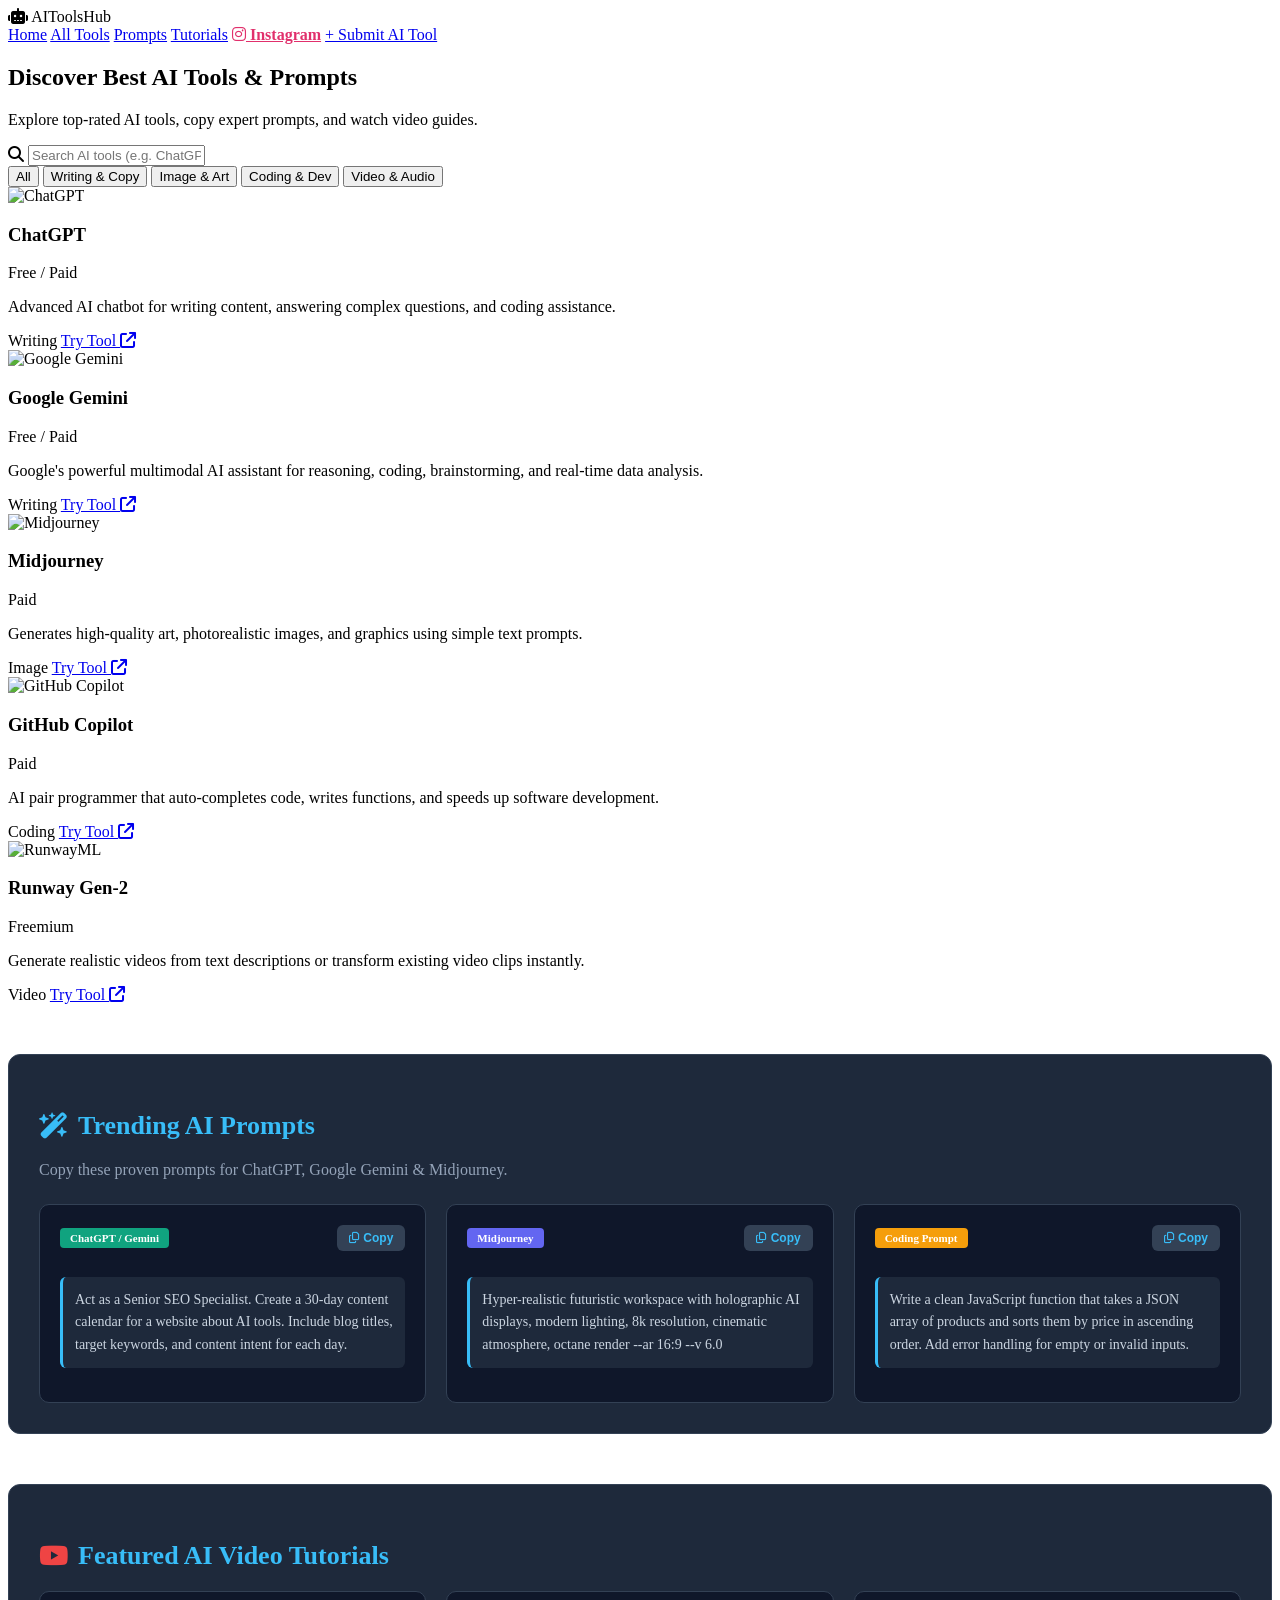
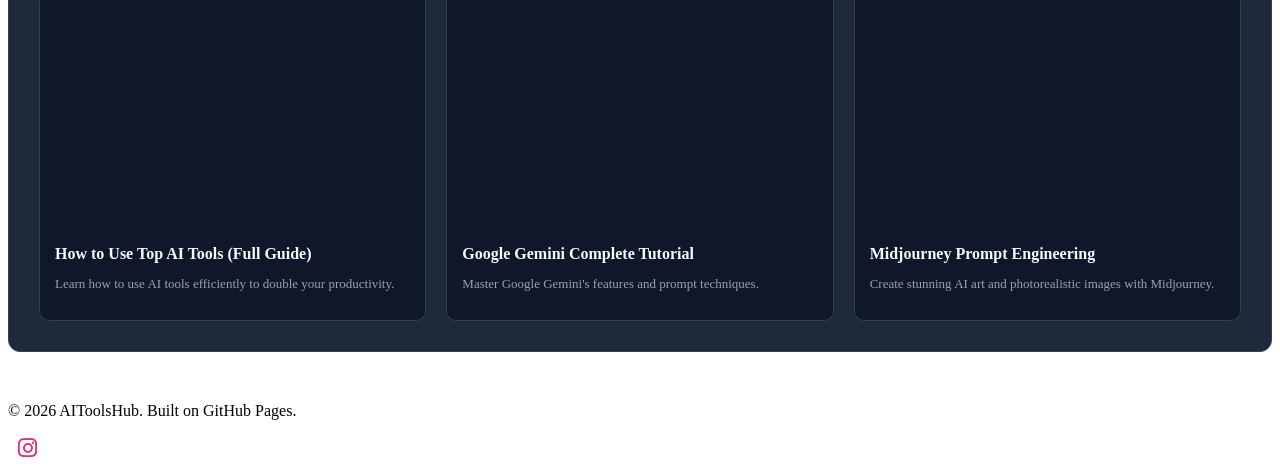
==== index.html @ 7a84b906 "Update index.html" ====
<!DOCTYPE html>
<html lang="pa">
<head>
    <meta charset="UTF-8">
    <meta name="viewport" content="width=device-width, initial-scale=1.0">
    <title>AIToolsHub - Top AI Tools, Prompts & Video Tutorials</title>
    <link rel="stylesheet" href="style.css">
    <link rel="stylesheet" href="https://cdnjs.cloudflare.com/ajax/libs/font-awesome/6.4.0/css/all.min.css">
    <style>
        /* Video Tutorials Section */
        .video-section {
            margin: 50px 0;
            padding: 30px;
            background: #1e293b;
            border-radius: 12px;
            border: 1px solid #334155;
        }

        .section-title {
            font-size: 26px;
            margin-bottom: 20px;
            color: #38bdf8;
            display: flex;
            align-items: center;
            gap: 10px;
        }

        .video-grid {
            display: grid;
            grid-template-columns: repeat(auto-fill, minmax(300px, 1fr));
            gap: 20px;
        }

        .video-card {
            background: #0f172a;
            border-radius: 10px;
            overflow: hidden;
            border: 1px solid #334155;
        }

        .video-container {
            position: relative;
            padding-bottom: 56.25%;
            height: 0;
            overflow: hidden;
        }

        .video-container iframe {
            position: absolute;
            top: 0;
            left: 0;
            width: 100%;
            height: 100%;
            border: 0;
        }

        .video-info {
            padding: 15px;
        }

        .video-info h4 {
            font-size: 16px;
            color: #f8fafc;
            margin-bottom: 8px;
        }

        .video-info p {
            font-size: 13px;
            color: #94a3b8;
        }

        /* AI Prompts Section Styling */
        .prompts-section {
            margin: 50px 0;
            padding: 30px;
            background: #1e293b;
            border-radius: 12px;
            border: 1px solid #334155;
        }

        .prompts-grid {
            display: grid;
            grid-template-columns: repeat(auto-fill, minmax(300px, 1fr));
            gap: 20px;
        }

        .prompt-card {
            background: #0f172a;
            border: 1px solid #334155;
            border-radius: 10px;
            padding: 20px;
            display: flex;
            flex-direction: column;
            justify-content: space-between;
        }

        .prompt-header {
            display: flex;
            justify-content: space-between;
            align-items: center;
            margin-bottom: 12px;
        }

        .prompt-badge {
            font-size: 11px;
            padding: 4px 10px;
            border-radius: 4px;
            font-weight: bold;
        }

        .chatgpt { background: #10a37f; color: #fff; }
        .midjourney { background: #6366f1; color: #fff; }
        .coding { background: #f59e0b; color: #fff; }

        .copy-btn {
            background: #334155;
            color: #38bdf8;
            border: none;
            padding: 6px 12px;
            border-radius: 6px;
            cursor: pointer;
            font-size: 12px;
            font-weight: bold;
            transition: 0.3s;
        }

        .copy-btn:hover {
            background: #38bdf8;
            color: #0f172a;
        }

        .prompt-text {
            color: #cbd5e1;
            font-size: 14px;
            line-height: 1.6;
            background: #1e293b;
            padding: 12px;
            border-radius: 6px;
            border-left: 3px solid #38bdf8;
        }

        /* Instagram & Social */
        .insta-btn {
            color: #e1306c !important;
            font-weight: bold;
        }
        
        .social-links {
            margin-top: 10px;
        }

        .social-links a {
            color: #e1306c;
            font-size: 22px;
            margin: 0 10px;
            transition: 0.3s;
        }

        .social-links a:hover {
            opacity: 0.8;
        }
    </style>
</head>
<body>

    <!-- Header Section -->
    <header>
        <div class="logo">
            <i class="fa-solid fa-robot"></i> <span>AIToolsHub</span>
        </div>
        <nav>
            <a href="index.html">Home</a>
            <a href="#tools">All Tools</a>
            <a href="#prompts">Prompts</a>
            <a href="#tutorials">Tutorials</a>
            <a href="https://instagram.com/YOUR_INSTAGRAM_USERNAME" target="_blank" class="insta-btn"><i class="fa-brands fa-instagram"></i> Instagram</a>
            <a href="submit.html" class="submit-btn">+ Submit AI Tool</a>
        </nav>
    </header>

    <!-- Hero Section -->
    <section class="hero">
        <h1>Discover Best <span class="highlight">AI Tools & Prompts</span></h1>
        <p>Explore top-rated AI tools, copy expert prompts, and watch video guides.</p>
        
        <!-- Search Bar -->
        <div class="search-box">
            <i class="fa-solid fa-magnifying-glass"></i>
            <input type="text" id="searchInput" placeholder="Search AI tools (e.g. ChatGPT, Gemini, Midjourney)..." onkeyup="filterTools()">
        </div>
    </section>

    <!-- Categories Filter -->
    <div class="categories">
        <button class="cat-btn active" onclick="filterCategory('all')">All</button>
        <button class="cat-btn" onclick="filterCategory('writing')">Writing & Copy</button>
        <button class="cat-btn" onclick="filterCategory('image')">Image & Art</button>
        <button class="cat-btn" onclick="filterCategory('coding')">Coding & Dev</button>
        <button class="cat-btn" onclick="filterCategory('video')">Video & Audio</button>
    </div>

    <!-- AI Tools Grid -->
    <main class="container" id="tools">
        <div class="tools-grid" id="toolsGrid">

            <!-- Tool 1: ChatGPT -->
            <div class="tool-card" data-category="writing">
                <div class="card-header">
                    <img src="https://cdn-icons-png.flaticon.com/512/12222/12222560.png" alt="ChatGPT">
                    <div>
                        <h3>ChatGPT</h3>
                        <span class="badge free">Free / Paid</span>
                    </div>
                </div>
                <p>Advanced AI chatbot for writing content, answering complex questions, and coding assistance.</p>
                <div class="card-footer">
                    <span class="category-tag">Writing</span>
                    <a href="https://chatgpt.com" target="_blank" rel="nofollow" class="visit-btn">Try Tool <i class="fa-solid fa-arrow-up-right-from-square"></i></a>
                </div>
            </div>

            <!-- Tool 2: Google Gemini -->
            <div class="tool-card" data-category="writing">
                <div class="card-header">
                    <img src="https://cdn-icons-png.flaticon.com/512/6134/6134346.png" alt="Google Gemini">
                    <div>
                        <h3>Google Gemini</h3>
                        <span class="badge free">Free / Paid</span>
                    </div>
                </div>
                <p>Google's powerful multimodal AI assistant for reasoning, coding, brainstorming, and real-time data analysis.</p>
                <div class="card-footer">
                    <span class="category-tag">Writing</span>
                    <a href="https://gemini.google.com" target="_blank" rel="nofollow" class="visit-btn">Try Tool <i class="fa-solid fa-arrow-up-right-from-square"></i></a>
                </div>
            </div>

            <!-- Tool 3: Midjourney -->
            <div class="tool-card" data-category="image">
                <div class="card-header">
                    <img src="https://cdn-icons-png.flaticon.com/512/10095/10095393.png" alt="Midjourney">
                    <div>
                        <h3>Midjourney</h3>
                        <span class="badge paid">Paid</span>
                    </div>
                </div>
                <p>Generates high-quality art, photorealistic images, and graphics using simple text prompts.</p>
                <div class="card-footer">
                    <span class="category-tag">Image</span>
                    <a href="https://midjourney.com" target="_blank" rel="nofollow" class="visit-btn">Try Tool <i class="fa-solid fa-arrow-up-right-from-square"></i></a>
                </div>
            </div>

            <!-- Tool 4: GitHub Copilot -->
            <div class="tool-card" data-category="coding">
                <div class="card-header">
                    <img src="https://cdn-icons-png.flaticon.com/512/2504/2504903.png" alt="GitHub Copilot">
                    <div>
                        <h3>GitHub Copilot</h3>
                        <span class="badge paid">Paid</span>
                    </div>
                </div>
                <p>AI pair programmer that auto-completes code, writes functions, and speeds up software development.</p>
                <div class="card-footer">
                    <span class="category-tag">Coding</span>
                    <a href="https://github.com/features/copilot" target="_blank" rel="nofollow" class="visit-btn">Try Tool <i class="fa-solid fa-arrow-up-right-from-square"></i></a>
                </div>
            </div>

            <!-- Tool 5: Runway Gen-2 -->
            <div class="tool-card" data-category="video">
                <div class="card-header">
                    <img src="https://cdn-icons-png.flaticon.com/512/1179/1179069.png" alt="RunwayML">
                    <div>
                        <h3>Runway Gen-2</h3>
                        <span class="badge freemium">Freemium</span>
                    </div>
                </div>
                <p>Generate realistic videos from text descriptions or transform existing video clips instantly.</p>
                <div class="card-footer">
                    <span class="category-tag">Video</span>
                    <a href="https://runwayml.com" target="_blank" rel="nofollow" class="visit-btn">Try Tool <i class="fa-solid fa-arrow-up-right-from-square"></i></a>
                </div>
            </div>

        </div>

        <!-- AI Prompts Section -->
        <section class="prompts-section" id="prompts">
            <h3 class="section-title"><i class="fa-solid fa-wand-magic-sparkles" style="color: #38bdf8;"></i> Trending AI Prompts</h3>
            <p style="color: #94a3b8; margin-bottom: 25px;">Copy these proven prompts for ChatGPT, Google Gemini & Midjourney.</p>

            <div class="prompts-grid">

                <!-- Prompt Card 1 -->
                <div class="prompt-card">
                    <div class="prompt-header">
                        <span class="prompt-badge chatgpt">ChatGPT / Gemini</span>
                        <button class="copy-btn" onclick="copyPrompt('prompt1', this)"><i class="fa-regular fa-copy"></i> Copy</button>
                    </div>
                    <p class="prompt-text" id="prompt1">Act as a Senior SEO Specialist. Create a 30-day content calendar for a website about AI tools. Include blog titles, target keywords, and content intent for each day.</p>
                </div>

                <!-- Prompt Card 2 -->
                <div class="prompt-card">
                    <div class="prompt-header">
                        <span class="prompt-badge midjourney">Midjourney</span>
                        <button class="copy-btn" onclick="copyPrompt('prompt2', this)"><i class="fa-regular fa-copy"></i> Copy</button>
                    </div>
                    <p class="prompt-text" id="prompt2">Hyper-realistic futuristic workspace with holographic AI displays, modern lighting, 8k resolution, cinematic atmosphere, octane render --ar 16:9 --v 6.0</p>
                </div>

                <!-- Prompt Card 3 -->
                <div class="prompt-card">
                    <div class="prompt-header">
                        <span class="prompt-badge coding">Coding Prompt</span>
                        <button class="copy-btn" onclick="copyPrompt('prompt3', this)"><i class="fa-regular fa-copy"></i> Copy</button>
                    </div>
                    <p class="prompt-text" id="prompt3">Write a clean JavaScript function that takes a JSON array of products and sorts them by price in ascending order. Add error handling for empty or invalid inputs.</p>
                </div>

            </div>
        </section>

        <!-- YouTube Video Tutorials Section -->
        <section class="video-section" id="tutorials">
            <h3 class="section-title"><i class="fa-brands fa-youtube" style="color: #ef4444;"></i> Featured AI Video Tutorials</h3>
            <div class="video-grid">

                <div class="video-card">
                    <div class="video-container">
                        <iframe src="https://www.youtube.com/embed/jC4v5AS4RIM" title="AI Tools Tutorial" allowfullscreen></iframe>
                    </div>
                    <div class="video-info">
                        <h4>How to Use Top AI Tools (Full Guide)</h4>
                        <p>Learn how to use AI tools efficiently to double your productivity.</p>
                    </div>
                </div>

                <div class="video-card">
                    <div class="video-container">
                        <iframe src="https://www.youtube.com/embed/2m9O-xO8H5M" title="Google Gemini Tutorial" allowfullscreen></iframe>
                    </div>
                    <div class="video-info">
                        <h4>Google Gemini Complete Tutorial</h4>
                        <p>Master Google Gemini's features and prompt techniques.</p>
                    </div>
                </div>

                <div class="video-card">
                    <div class="video-container">
                        <iframe src="https://www.youtube.com/embed/yT18zZ88_20" title="Midjourney AI Art Guide" allowfullscreen></iframe>
                    </div>
                    <div class="video-info">
                        <h4>Midjourney Prompt Engineering</h4>
                        <p>Create stunning AI art and photorealistic images with Midjourney.</p>
                    </div>
                </div>

            </div>
        </section>

    </main>

    <!-- Footer -->
    <footer>
        <p>© 2026 AIToolsHub. Built on GitHub Pages.</p>
        <div class="social-links">
            <a href="https://instagram.com/YOUR_INSTAGRAM_USERNAME" target="_blank"><i class="fa-brands fa-instagram"></i></a>
        </div>
    </footer>

    <!-- JavaScript for Live Search, Filter & Copy Prompt -->
    <script>
        function filterTools() {
            let input = document.getElementById('searchInput').value.toLowerCase();
            let cards = document.getElementsByClassName('tool-card');

            for (let i = 0; i < cards.length; i++) {
                let title = cards[i].getElementsByTagName('h3')[0].innerText.toLowerCase();
                let desc = cards[i].getElementsByTagName('p')[0].innerText.toLowerCase();

                if (title.includes(input) || desc.includes(input)) {
                    cards[i].style.display = "flex";
                } else {
                    cards[i].style.display = "none";
                }
            }
        }

        function filterCategory(category) {
            let cards = document.getElementsByClassName('tool-card');
            let buttons = document.getElementsByClassName('cat-btn');

            for (let btn of buttons) {
                btn.classList.remove('active');
            }
            event.target.classList.add('active');

            for (let i = 0; i < cards.length; i++) {
                if (category === 'all' || cards[i].getAttribute('data-category') === category) {
                    cards[i].style.display = "flex";
                } else {
                    cards[i].style.display = "none";
                }
            }
        }

        function copyPrompt(elementId, btn) {
            let textToCopy = document.getElementById(elementId).innerText;
            navigator.clipboard.writeText(textToCopy).then(() => {
                let originalText = btn.innerHTML;
                btn.innerHTML = '<i class="fa-solid fa-check"></i> Copied!';
                btn.style.background = '#22c55e';
                btn.style.color = '#ffffff';

                setTimeout(() => {
                    btn.innerHTML = originalText;
                    btn.style.background = '#334155';
                    btn.style.color = '#38bdf8';
                }, 2000);
            });
        }
    </script>
</body>
</html>
---- style.css ----
/* AI Prompts Section Styling */
.prompts-section {
    margin: 50px 0;
    padding: 30px;
    background: #1e293b;
    border-radius: 12px;
    border: 1px solid #334155;
}

.prompts-grid {
    display: grid;
    grid-template-columns: repeat(auto-fill, minmax(300px, 1fr));
    gap: 20px;
}

.prompt-card {
    background: #0f172a;
    border: 1px solid #334155;
    border-radius: 10px;
    padding: 20px;
    display: flex;
    flex-direction: column;
    justify-content: space-between;
}

.prompt-header {
    display: flex;
    justify-content: space-between;
    align-items: center;
    margin-bottom: 12px;
}

.prompt-badge {
    font-size: 11px;
    padding: 4px 10px;
    border-radius: 4px;
    font-weight: bold;
}

.chatgpt { background: #10a37f; color: #fff; }
.midjourney { background: #6366f1; color: #fff; }
.coding { background: #f59e0b; color: #fff; }

.copy-btn {
    background: #334155;
    color: #38bdf8;
    border: none;
    padding: 6px 12px;
    border-radius: 6px;
    cursor: pointer;
    font-size: 12px;
    font-weight: bold;
    transition: 0.3s;
}

.copy-btn:hover {
    background: #38bdf8;
    color: #0f172a;
}

.prompt-text {
    color: #cbd5e1;
    font-size: 14px;
    line-height: 1.6;
    background: #1e293b;
    padding: 12px;
    border-radius: 6px;
    border-left: 3px solid #38bdf8;
}
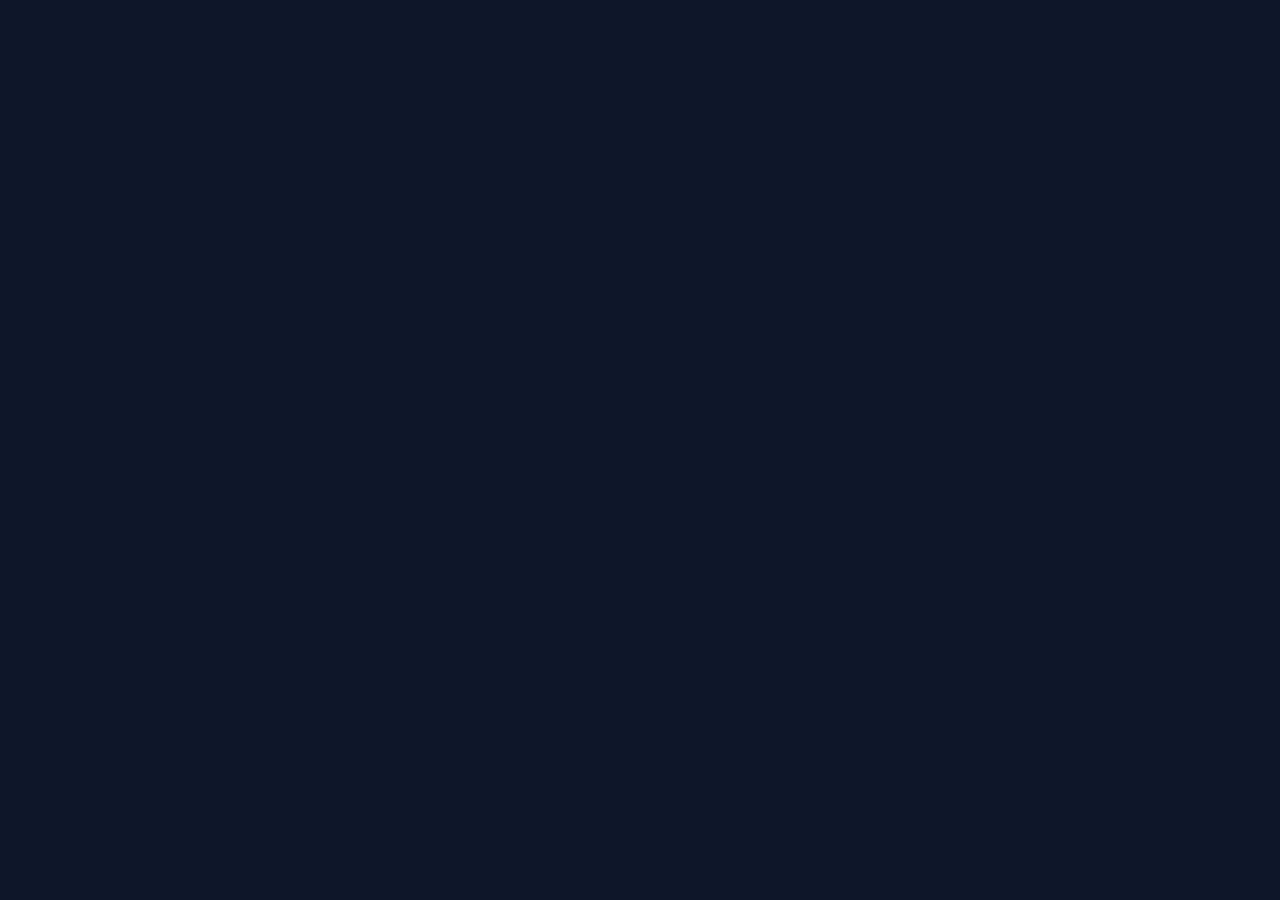
==== commit 8b611b4a: "Update index.html" ====
--- a/index.html
+++ b/index.html
@@ -4,423 +4,63 @@
     <meta charset="UTF-8">
     <meta name="viewport" content="width=device-width, initial-scale=1.0">
     <title>AIToolsHub - Top AI Tools, Prompts & Video Tutorials</title>
-    <link rel="stylesheet" href="style.css">
+    <!-- FontAwesome Icons -->
     <link rel="stylesheet" href="https://cdnjs.cloudflare.com/ajax/libs/font-awesome/6.4.0/css/all.min.css">
+    
+    <!-- Complete Dark Theme Styling Embedded Directly -->
     <style>
-        /* Video Tutorials Section */
-        .video-section {
-            margin: 50px 0;
-            padding: 30px;
-            background: #1e293b;
-            border-radius: 12px;
-            border: 1px solid #334155;
+        * {
+            margin: 0;
+            padding: 0;
+            box-sizing: border-box;
+            font-family: 'Segoe UI', Tahoma, Geneva, Verdana, sans-serif;
         }
 
-        .section-title {
-            font-size: 26px;
-            margin-bottom: 20px;
+        body {
+            background-color: #0f172a;
+            color: #f8fafc;
+        }
+
+        /* Header Navigation */
+        header {
+            display: flex;
+            justify-content: space-between;
+            align-items: center;
+            padding: 20px 8%;
+            background-color: #1e293b;
+            border-bottom: 1px solid #334155;
+        }
+
+        .logo {
+            font-size: 22px;
+            font-weight: bold;
             color: #38bdf8;
             display: flex;
             align-items: center;
             gap: 10px;
         }
 
-        .video-grid {
-            display: grid;
-            grid-template-columns: repeat(auto-fill, minmax(300px, 1fr));
+        nav {
+            display: flex;
+            align-items: center;
             gap: 20px;
         }
 
-        .video-card {
-            background: #0f172a;
-            border-radius: 10px;
-            overflow: hidden;
-            border: 1px solid #334155;
-        }
-
-        .video-container {
-            position: relative;
-            padding-bottom: 56.25%;
-            height: 0;
-            overflow: hidden;
-        }
-
-        .video-container iframe {
-            position: absolute;
-            top: 0;
-            left: 0;
-            width: 100%;
-            height: 100%;
-            border: 0;
-        }
-
-        .video-info {
-            padding: 15px;
-        }
-
-        .video-info h4 {
-            font-size: 16px;
-            color: #f8fafc;
-            margin-bottom: 8px;
-        }
-
-        .video-info p {
-            font-size: 13px;
+        nav a {
             color: #94a3b8;
-        }
-
-        /* AI Prompts Section Styling */
-        .prompts-section {
-            margin: 50px 0;
-            padding: 30px;
-            background: #1e293b;
-            border-radius: 12px;
-            border: 1px solid #334155;
-        }
-
-        .prompts-grid {
-            display: grid;
-            grid-template-columns: repeat(auto-fill, minmax(300px, 1fr));
-            gap: 20px;
-        }
-
-        .prompt-card {
-            background: #0f172a;
-            border: 1px solid #334155;
-            border-radius: 10px;
-            padding: 20px;
-            display: flex;
-            flex-direction: column;
-            justify-content: space-between;
-        }
-
-        .prompt-header {
-            display: flex;
-            justify-content: space-between;
-            align-items: center;
-            margin-bottom: 12px;
-        }
-
-        .prompt-badge {
-            font-size: 11px;
-            padding: 4px 10px;
-            border-radius: 4px;
-            font-weight: bold;
-        }
-
-        .chatgpt { background: #10a37f; color: #fff; }
-        .midjourney { background: #6366f1; color: #fff; }
-        .coding { background: #f59e0b; color: #fff; }
-
-        .copy-btn {
-            background: #334155;
-            color: #38bdf8;
-            border: none;
-            padding: 6px 12px;
-            border-radius: 6px;
-            cursor: pointer;
-            font-size: 12px;
-            font-weight: bold;
+            text-decoration: none;
+            font-size: 15px;
             transition: 0.3s;
         }
 
-        .copy-btn:hover {
-            background: #38bdf8;
-            color: #0f172a;
+        nav a:hover {
+            color: #ffffff;
         }
 
-        .prompt-text {
-            color: #cbd5e1;
-            font-size: 14px;
-            line-height: 1.6;
-            background: #1e293b;
-            padding: 12px;
+        .submit-btn {
+            background: #6366f1;
+            color: #fff !important;
+            padding: 8px 16px;
             border-radius: 6px;
-            border-left: 3px solid #38bdf8;
+            font-weight: 600;
         }
-
-        /* Instagram & Social */
-        .insta-btn {
-            color: #e1306c !important;
-            font-weight: bold;
-        }
-        
-        .social-links {
-            margin-top: 10px;
-        }
-
-        .social-links a {
-            color: #e1306c;
-            font-size: 22px;
-            margin: 0 10px;
-            transition: 0.3s;
-        }
-
-        .social-links a:hover {
-            opacity: 0.8;
-        }
-    </style>
-</head>
-<body>
-
-    <!-- Header Section -->
-    <header>
-        <div class="logo">
-            <i class="fa-solid fa-robot"></i> <span>AIToolsHub</span>
-        </div>
-        <nav>
-            <a href="index.html">Home</a>
-            <a href="#tools">All Tools</a>
-            <a href="#prompts">Prompts</a>
-            <a href="#tutorials">Tutorials</a>
-            <a href="https://instagram.com/YOUR_INSTAGRAM_USERNAME" target="_blank" class="insta-btn"><i class="fa-brands fa-instagram"></i> Instagram</a>
-            <a href="submit.html" class="submit-btn">+ Submit AI Tool</a>
-        </nav>
-    </header>
-
-    <!-- Hero Section -->
-    <section class="hero">
-        <h1>Discover Best <span class="highlight">AI Tools & Prompts</span></h1>
-        <p>Explore top-rated AI tools, copy expert prompts, and watch video guides.</p>
-        
-        <!-- Search Bar -->
-        <div class="search-box">
-            <i class="fa-solid fa-magnifying-glass"></i>
-            <input type="text" id="searchInput" placeholder="Search AI tools (e.g. ChatGPT, Gemini, Midjourney)..." onkeyup="filterTools()">
-        </div>
-    </section>
-
-    <!-- Categories Filter -->
-    <div class="categories">
-        <button class="cat-btn active" onclick="filterCategory('all')">All</button>
-        <button class="cat-btn" onclick="filterCategory('writing')">Writing & Copy</button>
-        <button class="cat-btn" onclick="filterCategory('image')">Image & Art</button>
-        <button class="cat-btn" onclick="filterCategory('coding')">Coding & Dev</button>
-        <button class="cat-btn" onclick="filterCategory('video')">Video & Audio</button>
-    </div>
-
-    <!-- AI Tools Grid -->
-    <main class="container" id="tools">
-        <div class="tools-grid" id="toolsGrid">
-
-            <!-- Tool 1: ChatGPT -->
-            <div class="tool-card" data-category="writing">
-                <div class="card-header">
-                    <img src="https://cdn-icons-png.flaticon.com/512/12222/12222560.png" alt="ChatGPT">
-                    <div>
-                        <h3>ChatGPT</h3>
-                        <span class="badge free">Free / Paid</span>
-                    </div>
-                </div>
-                <p>Advanced AI chatbot for writing content, answering complex questions, and coding assistance.</p>
-                <div class="card-footer">
-                    <span class="category-tag">Writing</span>
-                    <a href="https://chatgpt.com" target="_blank" rel="nofollow" class="visit-btn">Try Tool <i class="fa-solid fa-arrow-up-right-from-square"></i></a>
-                </div>
-            </div>
-
-            <!-- Tool 2: Google Gemini -->
-            <div class="tool-card" data-category="writing">
-                <div class="card-header">
-                    <img src="https://cdn-icons-png.flaticon.com/512/6134/6134346.png" alt="Google Gemini">
-                    <div>
-                        <h3>Google Gemini</h3>
-                        <span class="badge free">Free / Paid</span>
-                    </div>
-                </div>
-                <p>Google's powerful multimodal AI assistant for reasoning, coding, brainstorming, and real-time data analysis.</p>
-                <div class="card-footer">
-                    <span class="category-tag">Writing</span>
-                    <a href="https://gemini.google.com" target="_blank" rel="nofollow" class="visit-btn">Try Tool <i class="fa-solid fa-arrow-up-right-from-square"></i></a>
-                </div>
-            </div>
-
-            <!-- Tool 3: Midjourney -->
-            <div class="tool-card" data-category="image">
-                <div class="card-header">
-                    <img src="https://cdn-icons-png.flaticon.com/512/10095/10095393.png" alt="Midjourney">
-                    <div>
-                        <h3>Midjourney</h3>
-                        <span class="badge paid">Paid</span>
-                    </div>
-                </div>
-                <p>Generates high-quality art, photorealistic images, and graphics using simple text prompts.</p>
-                <div class="card-footer">
-                    <span class="category-tag">Image</span>
-                    <a href="https://midjourney.com" target="_blank" rel="nofollow" class="visit-btn">Try Tool <i class="fa-solid fa-arrow-up-right-from-square"></i></a>
-                </div>
-            </div>
-
-            <!-- Tool 4: GitHub Copilot -->
-            <div class="tool-card" data-category="coding">
-                <div class="card-header">
-                    <img src="https://cdn-icons-png.flaticon.com/512/2504/2504903.png" alt="GitHub Copilot">
-                    <div>
-                        <h3>GitHub Copilot</h3>
-                        <span class="badge paid">Paid</span>
-                    </div>
-                </div>
-                <p>AI pair programmer that auto-completes code, writes functions, and speeds up software development.</p>
-                <div class="card-footer">
-                    <span class="category-tag">Coding</span>
-                    <a href="https://github.com/features/copilot" target="_blank" rel="nofollow" class="visit-btn">Try Tool <i class="fa-solid fa-arrow-up-right-from-square"></i></a>
-                </div>
-            </div>
-
-            <!-- Tool 5: Runway Gen-2 -->
-            <div class="tool-card" data-category="video">
-                <div class="card-header">
-                    <img src="https://cdn-icons-png.flaticon.com/512/1179/1179069.png" alt="RunwayML">
-                    <div>
-                        <h3>Runway Gen-2</h3>
-                        <span class="badge freemium">Freemium</span>
-                    </div>
-                </div>
-                <p>Generate realistic videos from text descriptions or transform existing video clips instantly.</p>
-                <div class="card-footer">
-                    <span class="category-tag">Video</span>
-                    <a href="https://runwayml.com" target="_blank" rel="nofollow" class="visit-btn">Try Tool <i class="fa-solid fa-arrow-up-right-from-square"></i></a>
-                </div>
-            </div>
-
-        </div>
-
-        <!-- AI Prompts Section -->
-        <section class="prompts-section" id="prompts">
-            <h3 class="section-title"><i class="fa-solid fa-wand-magic-sparkles" style="color: #38bdf8;"></i> Trending AI Prompts</h3>
-            <p style="color: #94a3b8; margin-bottom: 25px;">Copy these proven prompts for ChatGPT, Google Gemini & Midjourney.</p>
-
-            <div class="prompts-grid">
-
-                <!-- Prompt Card 1 -->
-                <div class="prompt-card">
-                    <div class="prompt-header">
-                        <span class="prompt-badge chatgpt">ChatGPT / Gemini</span>
-                        <button class="copy-btn" onclick="copyPrompt('prompt1', this)"><i class="fa-regular fa-copy"></i> Copy</button>
-                    </div>
-                    <p class="prompt-text" id="prompt1">Act as a Senior SEO Specialist. Create a 30-day content calendar for a website about AI tools. Include blog titles, target keywords, and content intent for each day.</p>
-                </div>
-
-                <!-- Prompt Card 2 -->
-                <div class="prompt-card">
-                    <div class="prompt-header">
-                        <span class="prompt-badge midjourney">Midjourney</span>
-                        <button class="copy-btn" onclick="copyPrompt('prompt2', this)"><i class="fa-regular fa-copy"></i> Copy</button>
-                    </div>
-                    <p class="prompt-text" id="prompt2">Hyper-realistic futuristic workspace with holographic AI displays, modern lighting, 8k resolution, cinematic atmosphere, octane render --ar 16:9 --v 6.0</p>
-                </div>
-
-                <!-- Prompt Card 3 -->
-                <div class="prompt-card">
-                    <div class="prompt-header">
-                        <span class="prompt-badge coding">Coding Prompt</span>
-                        <button class="copy-btn" onclick="copyPrompt('prompt3', this)"><i class="fa-regular fa-copy"></i> Copy</button>
-                    </div>
-                    <p class="prompt-text" id="prompt3">Write a clean JavaScript function that takes a JSON array of products and sorts them by price in ascending order. Add error handling for empty or invalid inputs.</p>
-                </div>
-
-            </div>
-        </section>
-
-        <!-- YouTube Video Tutorials Section -->
-        <section class="video-section" id="tutorials">
-            <h3 class="section-title"><i class="fa-brands fa-youtube" style="color: #ef4444;"></i> Featured AI Video Tutorials</h3>
-            <div class="video-grid">
-
-                <div class="video-card">
-                    <div class="video-container">
-                        <iframe src="https://www.youtube.com/embed/jC4v5AS4RIM" title="AI Tools Tutorial" allowfullscreen></iframe>
-                    </div>
-                    <div class="video-info">
-                        <h4>How to Use Top AI Tools (Full Guide)</h4>
-                        <p>Learn how to use AI tools efficiently to double your productivity.</p>
-                    </div>
-                </div>
-
-                <div class="video-card">
-                    <div class="video-container">
-                        <iframe src="https://www.youtube.com/embed/2m9O-xO8H5M" title="Google Gemini Tutorial" allowfullscreen></iframe>
-                    </div>
-                    <div class="video-info">
-                        <h4>Google Gemini Complete Tutorial</h4>
-                        <p>Master Google Gemini's features and prompt techniques.</p>
-                    </div>
-                </div>
-
-                <div class="video-card">
-                    <div class="video-container">
-                        <iframe src="https://www.youtube.com/embed/yT18zZ88_20" title="Midjourney AI Art Guide" allowfullscreen></iframe>
-                    </div>
-                    <div class="video-info">
-                        <h4>Midjourney Prompt Engineering</h4>
-                        <p>Create stunning AI art and photorealistic images with Midjourney.</p>
-                    </div>
-                </div>
-
-            </div>
-        </section>
-
-    </main>
-
-    <!-- Footer -->
-    <footer>
-        <p>© 2026 AIToolsHub. Built on GitHub Pages.</p>
-        <div class="social-links">
-            <a href="https://instagram.com/YOUR_INSTAGRAM_USERNAME" target="_blank"><i class="fa-brands fa-instagram"></i></a>
-        </div>
-    </footer>
-
-    <!-- JavaScript for Live Search, Filter & Copy Prompt -->
-    <script>
-        function filterTools() {
-            let input = document.getElementById('searchInput').value.toLowerCase();
-            let cards = document.getElementsByClassName('tool-card');
-
-            for (let i = 0; i < cards.length; i++) {
-                let title = cards[i].getElementsByTagName('h3')[0].innerText.toLowerCase();
-                let desc = cards[i].getElementsByTagName('p')[0].innerText.toLowerCase();
-
-                if (title.includes(input) || desc.includes(input)) {
-                    cards[i].style.display = "flex";
-                } else {
-                    cards[i].style.display = "none";
-                }
-            }
-        }
-
-        function filterCategory(category) {
-            let cards = document.getElementsByClassName('tool-card');
-            let buttons = document.getElementsByClassName('cat-btn');
-
-            for (let btn of buttons) {
-                btn.classList.remove('active');
-            }
-            event.target.classList.add('active');
-
-            for (let i = 0; i < cards.length; i++) {
-                if (category === 'all' || cards[i].getAttribute('data-category') === category) {
-                    cards[i].style.display = "flex";
-                } else {
-                    cards[i].style.display = "none";
-                }
-            }
-        }
-
-        function copyPrompt(elementId, btn) {
-            let textToCopy = document.getElementById(elementId).innerText;
-            navigator.clipboard.writeText(textToCopy).then(() => {
-                let originalText = btn.innerHTML;
-                btn.innerHTML = '<i class="fa-solid fa-check"></i> Copied!';
-                btn.style.background = '#22c55e';
-                btn.style.color = '#ffffff';
-
-                setTimeout(() => {
-                    btn.innerHTML = originalText;
-                    btn.style.background = '#334155';
-                    btn.style.color = '#38bdf8';
-                }, 2000);
-            });
-        }
-    </script>
-</body>
-</html>
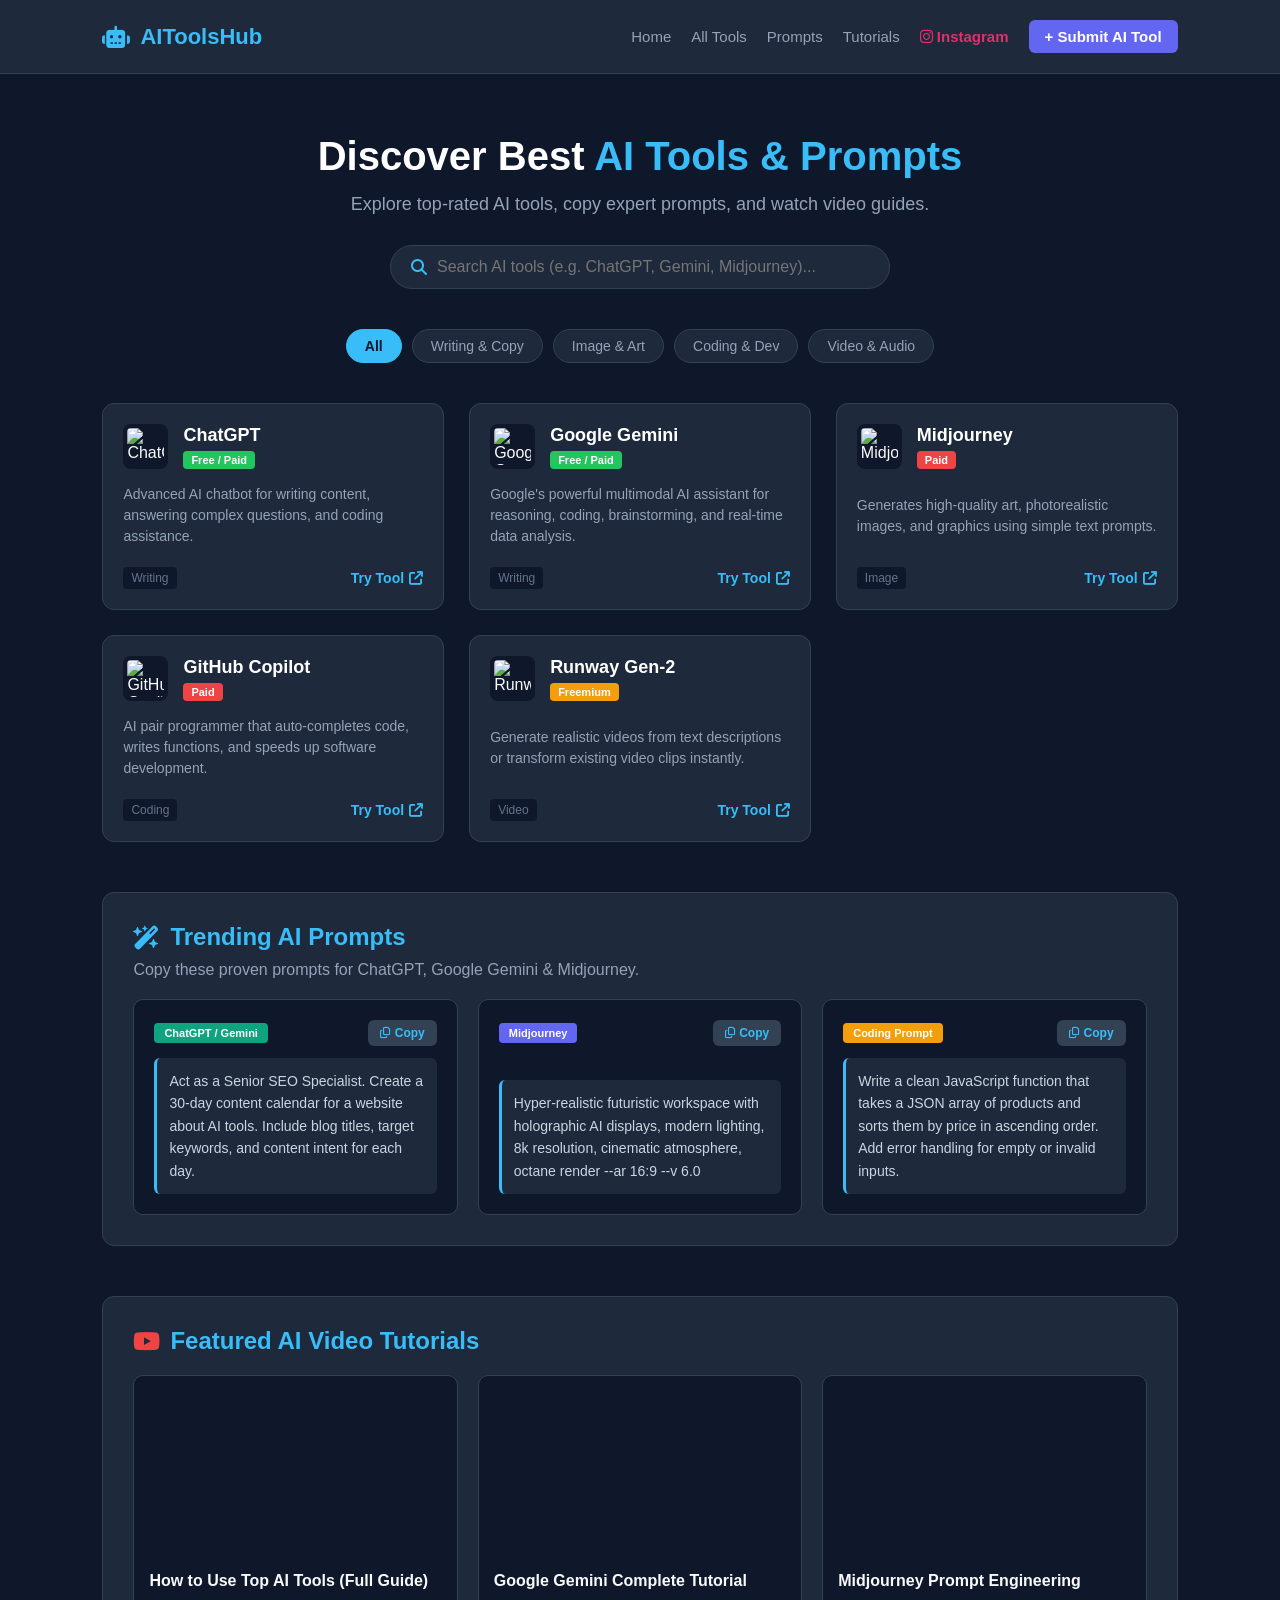
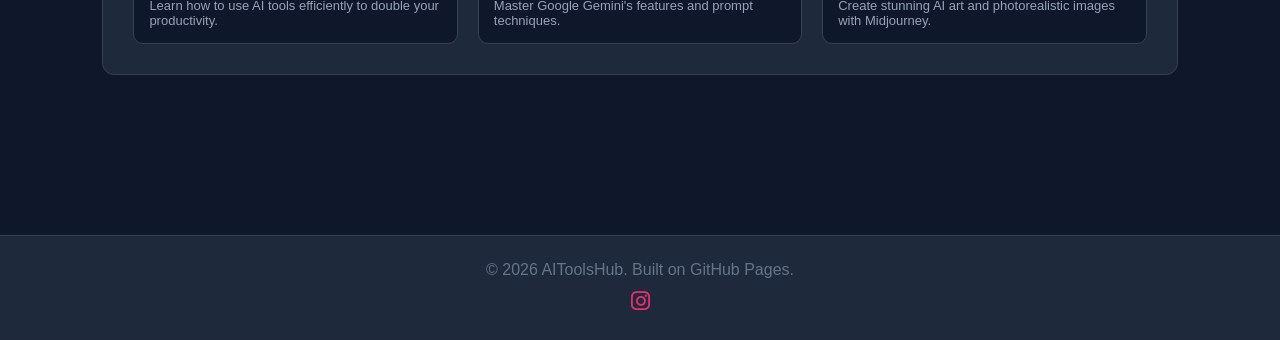
==== commit 72b684f9: "Update index.html" ====
--- a/index.html
+++ b/index.html
@@ -7,7 +7,7 @@
     <!-- FontAwesome Icons -->
     <link rel="stylesheet" href="https://cdnjs.cloudflare.com/ajax/libs/font-awesome/6.4.0/css/all.min.css">
     
-    <!-- Complete Dark Theme Styling Embedded Directly -->
+    <!-- CSS Styling -->
     <style>
         * {
             margin: 0;
@@ -64,3 +64,537 @@
             border-radius: 6px;
             font-weight: 600;
         }
+
+        .insta-btn {
+            color: #e1306c !important;
+            font-weight: bold;
+        }
+
+        /* Hero Section */
+        .hero {
+            text-align: center;
+            padding: 60px 20px 40px 20px;
+            max-width: 800px;
+            margin: 0 auto;
+        }
+
+        .hero h1 {
+            font-size: 40px;
+            margin-bottom: 15px;
+            color: #ffffff;
+        }
+
+        .highlight {
+            color: #38bdf8;
+        }
+
+        .hero p {
+            color: #94a3b8;
+            font-size: 18px;
+            margin-bottom: 30px;
+        }
+
+        .search-box {
+            background: #1e293b;
+            border: 1px solid #334155;
+            padding: 12px 20px;
+            border-radius: 30px;
+            display: flex;
+            align-items: center;
+            max-width: 500px;
+            margin: 0 auto;
+        }
+
+        .search-box i {
+            color: #38bdf8;
+        }
+
+        .search-box input {
+            background: transparent;
+            border: none;
+            outline: none;
+            color: #fff;
+            width: 100%;
+            margin-left: 10px;
+            font-size: 16px;
+        }
+
+        /* Categories Buttons */
+        .categories {
+            display: flex;
+            justify-content: center;
+            gap: 10px;
+            flex-wrap: wrap;
+            margin-bottom: 40px;
+            padding: 0 20px;
+        }
+
+        .cat-btn {
+            background: #1e293b;
+            border: 1px solid #334155;
+            color: #94a3b8;
+            padding: 8px 18px;
+            border-radius: 20px;
+            cursor: pointer;
+            font-size: 14px;
+            transition: 0.3s;
+        }
+
+        .cat-btn:hover, .cat-btn.active {
+            background: #38bdf8;
+            color: #0f172a;
+            font-weight: bold;
+            border-color: #38bdf8;
+        }
+
+        /* Main Container & Grid */
+        .container {
+            padding: 0 8% 60px 8%;
+        }
+
+        .tools-grid {
+            display: grid;
+            grid-template-columns: repeat(auto-fill, minmax(280px, 1fr));
+            gap: 25px;
+        }
+
+        /* AI Tool Cards */
+        .tool-card {
+            background: #1e293b;
+            border: 1px solid #334155;
+            border-radius: 12px;
+            padding: 20px;
+            display: flex;
+            flex-direction: column;
+            justify-content: space-between;
+            transition: transform 0.3s, border-color 0.3s;
+        }
+
+        .tool-card:hover {
+            transform: translateY(-5px);
+            border-color: #38bdf8;
+        }
+
+        .card-header {
+            display: flex;
+            align-items: center;
+            gap: 15px;
+            margin-bottom: 15px;
+        }
+
+        .card-header img {
+            width: 45px !important;
+            height: 45px !important;
+            max-width: 45px !important;
+            max-height: 45px !important;
+            object-fit: contain;
+            border-radius: 8px;
+            background: #0f172a;
+            padding: 4px;
+        }
+
+        .card-header h3 {
+            font-size: 18px;
+            color: #ffffff;
+            margin-bottom: 4px;
+        }
+
+        .badge {
+            font-size: 11px;
+            padding: 3px 8px;
+            border-radius: 4px;
+            font-weight: bold;
+        }
+
+        .free { background: #22c55e; color: #fff; }
+        .paid { background: #ef4444; color: #fff; }
+        .freemium { background: #f59e0b; color: #fff; }
+
+        .tool-card p {
+            color: #94a3b8;
+            font-size: 14px;
+            line-height: 1.5;
+            margin-bottom: 20px;
+        }
+
+        .card-footer {
+            display: flex;
+            justify-content: space-between;
+            align-items: center;
+        }
+
+        .category-tag {
+            font-size: 12px;
+            color: #64748b;
+            background: #0f172a;
+            padding: 4px 8px;
+            border-radius: 4px;
+        }
+
+        .visit-btn {
+            color: #38bdf8;
+            text-decoration: none;
+            font-weight: bold;
+            font-size: 14px;
+            display: flex;
+            align-items: center;
+            gap: 5px;
+        }
+
+        .visit-btn:hover {
+            text-decoration: underline;
+        }
+
+        /* Prompts & Video Sections */
+        .prompts-section, .video-section {
+            margin: 50px 0;
+            padding: 30px;
+            background: #1e293b;
+            border-radius: 12px;
+            border: 1px solid #334155;
+        }
+
+        .section-title {
+            font-size: 24px;
+            margin-bottom: 10px;
+            color: #38bdf8;
+            display: flex;
+            align-items: center;
+            gap: 10px;
+        }
+
+        .prompts-grid, .video-grid {
+            display: grid;
+            grid-template-columns: repeat(auto-fill, minmax(300px, 1fr));
+            gap: 20px;
+            margin-top: 20px;
+        }
+
+        .prompt-card {
+            background: #0f172a;
+            border: 1px solid #334155;
+            border-radius: 10px;
+            padding: 20px;
+            display: flex;
+            flex-direction: column;
+            justify-content: space-between;
+        }
+
+        .prompt-header {
+            display: flex;
+            justify-content: space-between;
+            align-items: center;
+            margin-bottom: 12px;
+        }
+
+        .prompt-badge {
+            font-size: 11px;
+            padding: 4px 10px;
+            border-radius: 4px;
+            font-weight: bold;
+        }
+
+        .chatgpt { background: #10a37f; color: #fff; }
+        .midjourney { background: #6366f1; color: #fff; }
+        .coding { background: #f59e0b; color: #fff; }
+
+        .copy-btn {
+            background: #334155;
+            color: #38bdf8;
+            border: none;
+            padding: 6px 12px;
+            border-radius: 6px;
+            cursor: pointer;
+            font-size: 12px;
+            font-weight: bold;
+            transition: 0.3s;
+        }
+
+        .copy-btn:hover {
+            background: #38bdf8;
+            color: #0f172a;
+        }
+
+        .prompt-text {
+            color: #cbd5e1;
+            font-size: 14px;
+            line-height: 1.6;
+            background: #1e293b;
+            padding: 12px;
+            border-radius: 6px;
+            border-left: 3px solid #38bdf8;
+        }
+
+        .video-card {
+            background: #0f172a;
+            border-radius: 10px;
+            overflow: hidden;
+            border: 1px solid #334155;
+        }
+
+        .video-container {
+            position: relative;
+            padding-bottom: 56.25%;
+            height: 0;
+            overflow: hidden;
+        }
+
+        .video-container iframe {
+            position: absolute;
+            top: 0;
+            left: 0;
+            width: 100%;
+            height: 100%;
+            border: 0;
+        }
+
+        .video-info {
+            padding: 15px;
+        }
+
+        .video-info h4 {
+            font-size: 16px;
+            color: #f8fafc;
+            margin-bottom: 8px;
+        }
+
+        .video-info p {
+            font-size: 13px;
+            color: #94a3b8;
+        }
+
+        /* Footer */
+        footer {
+            text-align: center;
+            padding: 25px;
+            background: #1e293b;
+            border-top: 1px solid #334155;
+            color: #64748b;
+            margin-top: 50px;
+        }
+
+        .social-links {
+            margin-top: 10px;
+        }
+
+        .social-links a {
+            color: #e1306c;
+            font-size: 22px;
+            margin: 0 10px;
+            text-decoration: none;
+        }
+    </style>
+</head>
+<body>
+
+    <!-- Header Section -->
+    <header>
+        <div class="logo">
+            <i class="fa-solid fa-robot"></i> <span>AIToolsHub</span>
+        </div>
+        <nav>
+            <a href="index.html">Home</a>
+            <a href="#tools">All Tools</a>
+            <a href="#prompts">Prompts</a>
+            <a href="#tutorials">Tutorials</a>
+            <a href="https://instagram.com/YOUR_INSTAGRAM_USERNAME" target="_blank" class="insta-btn"><i class="fa-brands fa-instagram"></i> Instagram</a>
+            <a href="submit.html" class="submit-btn">+ Submit AI Tool</a>
+        </nav>
+    </header>
+
+    <!-- Hero Section -->
+    <section class="hero">
+        <h1>Discover Best <span class="highlight">AI Tools & Prompts</span></h1>
+        <p>Explore top-rated AI tools, copy expert prompts, and watch video guides.</p>
+        
+        <!-- Search Bar -->
+        <div class="search-box">
+            <i class="fa-solid fa-magnifying-glass"></i>
+            <input type="text" id="searchInput" placeholder="Search AI tools (e.g. ChatGPT, Gemini, Midjourney)..." onkeyup="filterTools()">
+        </div>
+    </section>
+
+    <!-- Categories Filter -->
+    <div class="categories">
+        <button class="cat-btn active" onclick="filterCategory('all')">All</button>
+        <button class="cat-btn" onclick="filterCategory('writing')">Writing & Copy</button>
+        <button class="cat-btn" onclick="filterCategory('image')">Image & Art</button>
+        <button class="cat-btn" onclick="filterCategory('coding')">Coding & Dev</button>
+        <button class="cat-btn" onclick="filterCategory('video')">Video & Audio</button>
+    </div>
+
+    <!-- AI Tools Grid -->
+    <main class="container" id="tools">
+        <div class="tools-grid" id="toolsGrid">
+
+            <!-- Tool 1: ChatGPT -->
+            <div class="tool-card" data-category="writing">
+                <div class="card-header">
+                    <img src="https://cdn-icons-png.flaticon.com/512/12222/12222560.png" alt="ChatGPT">
+                    <div>
+                        <h3>ChatGPT</h3>
+                        <span class="badge free">Free / Paid</span>
+                    </div>
+                </div>
+                <p>Advanced AI chatbot for writing content, answering complex questions, and coding assistance.</p>
+                <div class="card-footer">
+                    <span class="category-tag">Writing</span>
+                    <a href="https://chatgpt.com" target="_blank" rel="nofollow" class="visit-btn">Try Tool <i class="fa-solid fa-arrow-up-right-from-square"></i></a>
+                </div>
+            </div>
+
+            <!-- Tool 2: Google Gemini -->
+            <div class="tool-card" data-category="writing">
+                <div class="card-header">
+                    <img src="https://cdn-icons-png.flaticon.com/512/6134/6134346.png" alt="Google Gemini">
+                    <div>
+                        <h3>Google Gemini</h3>
+                        <span class="badge free">Free / Paid</span>
+                    </div>
+                </div>
+                <p>Google's powerful multimodal AI assistant for reasoning, coding, brainstorming, and real-time data analysis.</p>
+                <div class="card-footer">
+                    <span class="category-tag">Writing</span>
+                    <a href="https://gemini.google.com" target="_blank" rel="nofollow" class="visit-btn">Try Tool <i class="fa-solid fa-arrow-up-right-from-square"></i></a>
+                </div>
+            </div>
+
+            <!-- Tool 3: Midjourney -->
+            <div class="tool-card" data-category="image">
+                <div class="card-header">
+                    <img src="https://cdn-icons-png.flaticon.com/512/10095/10095393.png" alt="Midjourney">
+                    <div>
+                        <h3>Midjourney</h3>
+                        <span class="badge paid">Paid</span>
+                    </div>
+                </div>
+                <p>Generates high-quality art, photorealistic images, and graphics using simple text prompts.</p>
+                <div class="card-footer">
+                    <span class="category-tag">Image</span>
+                    <a href="https://midjourney.com" target="_blank" rel="nofollow" class="visit-btn">Try Tool <i class="fa-solid fa-arrow-up-right-from-square"></i></a>
+                </div>
+            </div>
+
+            <!-- Tool 4: GitHub Copilot -->
+            <div class="tool-card" data-category="coding">
+                <div class="card-header">
+                    <img src="https://cdn-icons-png.flaticon.com/512/2504/2504903.png" alt="GitHub Copilot">
+                    <div>
+                        <h3>GitHub Copilot</h3>
+                        <span class="badge paid">Paid</span>
+                    </div>
+                </div>
+                <p>AI pair programmer that auto-completes code, writes functions, and speeds up software development.</p>
+                <div class="card-footer">
+                    <span class="category-tag">Coding</span>
+                    <a href="https://github.com/features/copilot" target="_blank" rel="nofollow" class="visit-btn">Try Tool <i class="fa-solid fa-arrow-up-right-from-square"></i></a>
+                </div>
+            </div>
+
+            <!-- Tool 5: Runway Gen-2 -->
+            <div class="tool-card" data-category="video">
+                <div class="card-header">
+                    <img src="https://cdn-icons-png.flaticon.com/512/1179/1179069.png" alt="RunwayML">
+                    <div>
+                        <h3>Runway Gen-2</h3>
+                        <span class="badge freemium">Freemium</span>
+                    </div>
+                </div>
+                <p>Generate realistic videos from text descriptions or transform existing video clips instantly.</p>
+                <div class="card-footer">
+                    <span class="category-tag">Video</span>
+                    <a href="https://runwayml.com" target="_blank" rel="nofollow" class="visit-btn">Try Tool <i class="fa-solid fa-arrow-up-right-from-square"></i></a>
+                </div>
+            </div>
+
+        </div>
+
+        <!-- AI Prompts Section -->
+        <section class="prompts-section" id="prompts">
+            <h3 class="section-title"><i class="fa-solid fa-wand-magic-sparkles" style="color: #38bdf8;"></i> Trending AI Prompts</h3>
+            <p style="color: #94a3b8; margin-bottom: 20px;">Copy these proven prompts for ChatGPT, Google Gemini & Midjourney.</p>
+
+            <div class="prompts-grid">
+
+                <div class="prompt-card">
+                    <div class="prompt-header">
+                        <span class="prompt-badge chatgpt">ChatGPT / Gemini</span>
+                        <button class="copy-btn" onclick="copyPrompt('prompt1', this)"><i class="fa-regular fa-copy"></i> Copy</button>
+                    </div>
+                    <p class="prompt-text" id="prompt1">Act as a Senior SEO Specialist. Create a 30-day content calendar for a website about AI tools. Include blog titles, target keywords, and content intent for each day.</p>
+                </div>
+
+                <div class="prompt-card">
+                    <div class="prompt-header">
+                        <span class="prompt-badge midjourney">Midjourney</span>
+                        <button class="copy-btn" onclick="copyPrompt('prompt2', this)"><i class="fa-regular fa-copy"></i> Copy</button>
+                    </div>
+                    <p class="prompt-text" id="prompt2">Hyper-realistic futuristic workspace with holographic AI displays, modern lighting, 8k resolution, cinematic atmosphere, octane render --ar 16:9 --v 6.0</p>
+                </div>
+
+                <div class="prompt-card">
+                    <div class="prompt-header">
+                        <span class="prompt-badge coding">Coding Prompt</span>
+                        <button class="copy-btn" onclick="copyPrompt('prompt3', this)"><i class="fa-regular fa-copy"></i> Copy</button>
+                    </div>
+                    <p class="prompt-text" id="prompt3">Write a clean JavaScript function that takes a JSON array of products and sorts them by price in ascending order. Add error handling for empty or invalid inputs.</p>
+                </div>
+
+            </div>
+        </section>
+
+        <!-- YouTube Video Tutorials Section -->
+        <section class="video-section" id="tutorials">
+            <h3 class="section-title"><i class="fa-brands fa-youtube" style="color: #ef4444;"></i> Featured AI Video Tutorials</h3>
+            <div class="video-grid">
+
+                <div class="video-card">
+                    <div class="video-container">
+                        <iframe src="https://www.youtube.com/embed/jC4v5AS4RIM" title="AI Tools Tutorial" allowfullscreen></iframe>
+                    </div>
+                    <div class="video-info">
+                        <h4>How to Use Top AI Tools (Full Guide)</h4>
+                        <p>Learn how to use AI tools efficiently to double your productivity.</p>
+                    </div>
+                </div>
+
+                <div class="video-card">
+                    <div class="video-container">
+                        <iframe src="https://www.youtube.com/embed/2m9O-xO8H5M" title="Google Gemini Tutorial" allowfullscreen></iframe>
+                    </div>
+                    <div class="video-info">
+                        <h4>Google Gemini Complete Tutorial</h4>
+                        <p>Master Google Gemini's features and prompt techniques.</p>
+                    </div>
+                </div>
+
+                <div class="video-card">
+                    <div class="video-container">
+                        <iframe src="https://www.youtube.com/embed/yT18zZ88_20" title="Midjourney AI Art Guide" allowfullscreen></iframe>
+                    </div>
+                    <div class="video-info">
+                        <h4>Midjourney Prompt Engineering</h4>
+                        <p>Create stunning AI art and photorealistic images with Midjourney.</p>
+                    </div>
+                </div>
+
+            </div>
+        </section>
+
+    </main>
+
+    <!-- Footer -->
+    <footer>
+        <p>© 2026 AIToolsHub. Built on GitHub Pages.</p>
+        <div class="social-links">
+            <a href="https://instagram.com/YOUR_INSTAGRAM_USERNAME" target="_blank"><i class="fa-brands fa-instagram"></i></a>
+        </div>
+    </footer>
+
+    <!-- JavaScript logic -->
+    <script>
+        function filterTools() {
+            let input = document.getElementById('searchInput').value.toLowerCase();
+            let cards = document.getElementsByClassName('tool-card');
+
+            for (
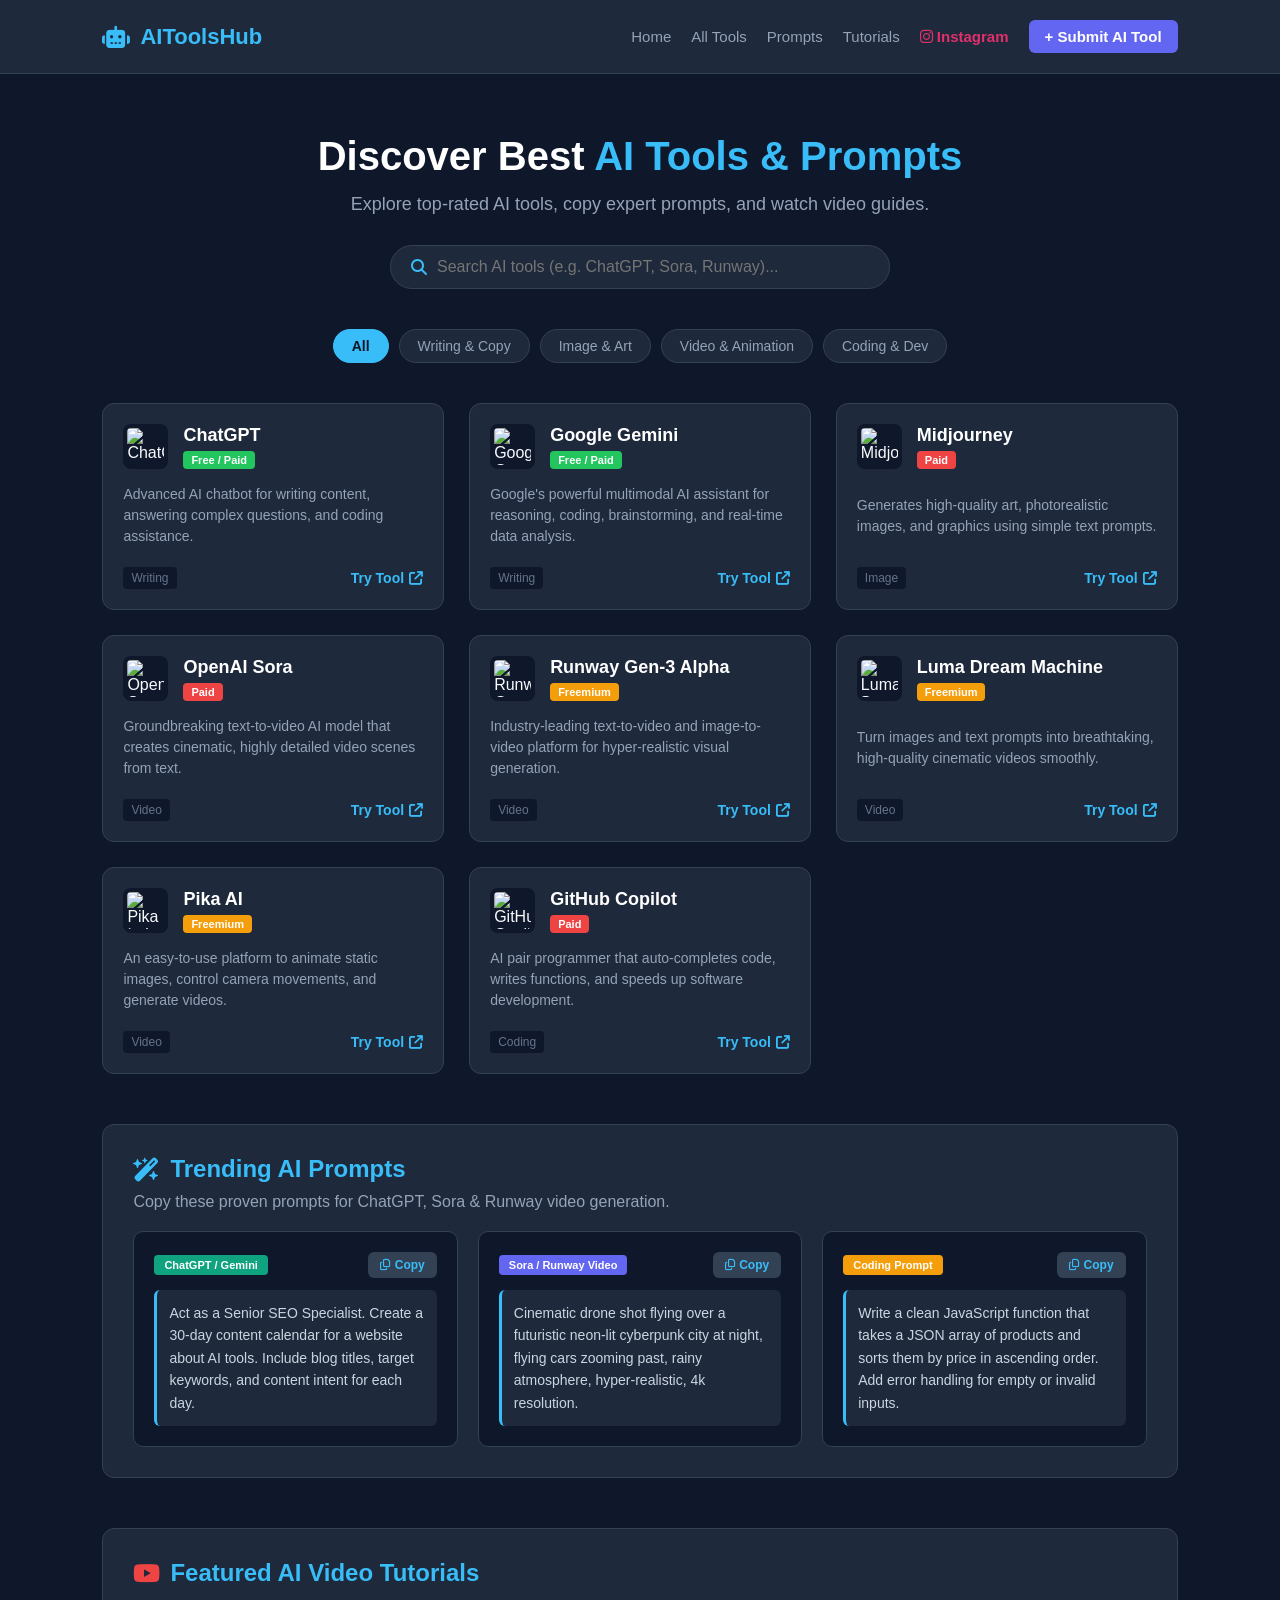
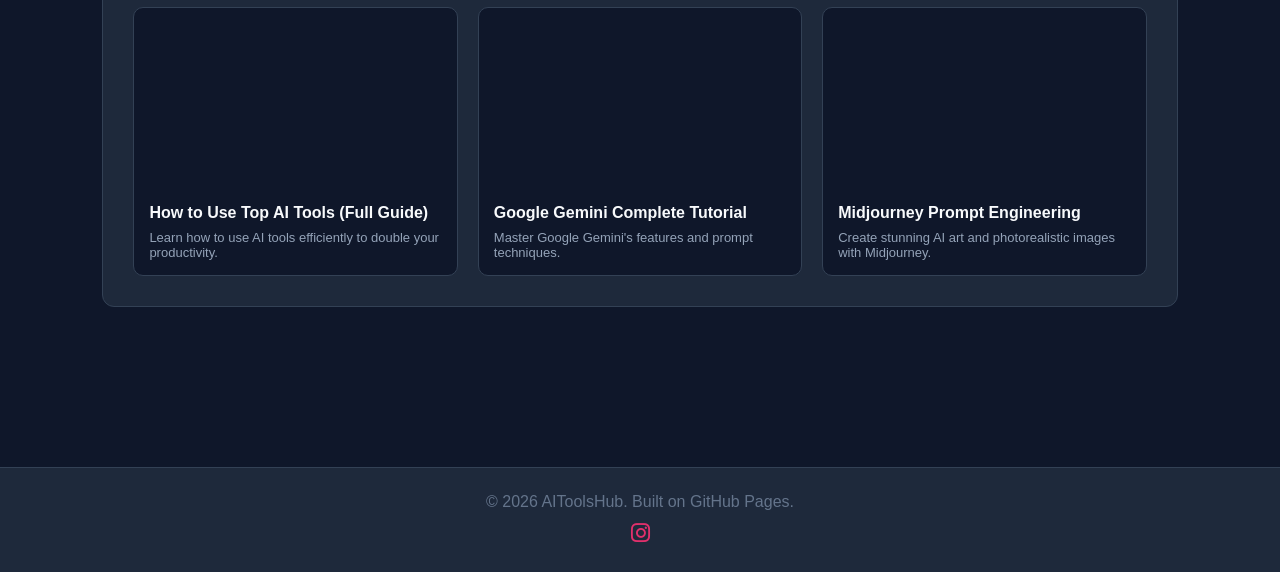
==== commit 1987b0f0: "Update index.html" ====
--- a/index.html
+++ b/index.html
@@ -410,7 +410,7 @@
         <!-- Search Bar -->
         <div class="search-box">
             <i class="fa-solid fa-magnifying-glass"></i>
-            <input type="text" id="searchInput" placeholder="Search AI tools (e.g. ChatGPT, Gemini, Midjourney)..." onkeyup="filterTools()">
+            <input type="text" id="searchInput" placeholder="Search AI tools (e.g. ChatGPT, Sora, Runway)..." onkeyup="filterTools()">
         </div>
     </section>
 
@@ -419,8 +419,8 @@
         <button class="cat-btn active" onclick="filterCategory('all')">All</button>
         <button class="cat-btn" onclick="filterCategory('writing')">Writing & Copy</button>
         <button class="cat-btn" onclick="filterCategory('image')">Image & Art</button>
+        <button class="cat-btn" onclick="filterCategory('video')">Video & Animation</button>
         <button class="cat-btn" onclick="filterCategory('coding')">Coding & Dev</button>
-        <button class="cat-btn" onclick="filterCategory('video')">Video & Audio</button>
     </div>
 
     <!-- AI Tools Grid -->
@@ -475,7 +475,71 @@
                 </div>
             </div>
 
-            <!-- Tool 4: GitHub Copilot -->
+            <!-- Tool 4: OpenAI Sora (Text-to-Video) -->
+            <div class="tool-card" data-category="video">
+                <div class="card-header">
+                    <img src="https://cdn-icons-png.flaticon.com/512/1179/1179069.png" alt="OpenAI Sora">
+                    <div>
+                        <h3>OpenAI Sora</h3>
+                        <span class="badge paid">Paid</span>
+                    </div>
+                </div>
+                <p>Groundbreaking text-to-video AI model that creates cinematic, highly detailed video scenes from text.</p>
+                <div class="card-footer">
+                    <span class="category-tag">Video</span>
+                    <a href="https://openai.com/sora" target="_blank" rel="nofollow" class="visit-btn">Try Tool <i class="fa-solid fa-arrow-up-right-from-square"></i></a>
+                </div>
+            </div>
+
+            <!-- Tool 5: Runway Gen-3 (Text-to-Video & Image-to-Video) -->
+            <div class="tool-card" data-category="video">
+                <div class="card-header">
+                    <img src="https://cdn-icons-png.flaticon.com/512/3670/3670151.png" alt="Runway Gen-3">
+                    <div>
+                        <h3>Runway Gen-3 Alpha</h3>
+                        <span class="badge freemium">Freemium</span>
+                    </div>
+                </div>
+                <p>Industry-leading text-to-video and image-to-video platform for hyper-realistic visual generation.</p>
+                <div class="card-footer">
+                    <span class="category-tag">Video</span>
+                    <a href="https://runwayml.com" target="_blank" rel="nofollow" class="visit-btn">Try Tool <i class="fa-solid fa-arrow-up-right-from-square"></i></a>
+                </div>
+            </div>
+
+            <!-- Tool 6: Luma Dream Machine (Image-to-Video) -->
+            <div class="tool-card" data-category="video">
+                <div class="card-header">
+                    <img src="https://cdn-icons-png.flaticon.com/512/3135/3135715.png" alt="Luma Dream Machine">
+                    <div>
+                        <h3>Luma Dream Machine</h3>
+                        <span class="badge freemium">Freemium</span>
+                    </div>
+                </div>
+                <p>Turn images and text prompts into breathtaking, high-quality cinematic videos smoothly.</p>
+                <div class="card-footer">
+                    <span class="category-tag">Video</span>
+                    <a href="https://lumalabs.ai/dream-machine" target="_blank" rel="nofollow" class="visit-btn">Try Tool <i class="fa-solid fa-arrow-up-right-from-square"></i></a>
+                </div>
+            </div>
+
+            <!-- Tool 7: Pika Labs (Image-to-Video) -->
+            <div class="tool-card" data-category="video">
+                <div class="card-header">
+                    <img src="https://cdn-icons-png.flaticon.com/512/408/408703.png" alt="Pika Labs">
+                    <div>
+                        <h3>Pika AI</h3>
+                        <span class="badge freemium">Freemium</span>
+                    </div>
+                </div>
+                <p>An easy-to-use platform to animate static images, control camera movements, and generate videos.</p>
+                <div class="card-footer">
+                    <span class="category-tag">Video</span>
+                    <a href="https://pika.art" target="_blank" rel="nofollow" class="visit-btn">Try Tool <i class="fa-solid fa-arrow-up-right-from-square"></i></a>
+                </div>
+            </div>
+
+            <!-- Tool 8: GitHub Copilot -->
             <div class="tool-card" data-category="coding">
                 <div class="card-header">
                     <img src="https://cdn-icons-png.flaticon.com/512/2504/2504903.png" alt="GitHub Copilot">
@@ -488,22 +552,6 @@
                 <div class="card-footer">
                     <span class="category-tag">Coding</span>
                     <a href="https://github.com/features/copilot" target="_blank" rel="nofollow" class="visit-btn">Try Tool <i class="fa-solid fa-arrow-up-right-from-square"></i></a>
-                </div>
-            </div>
-
-            <!-- Tool 5: Runway Gen-2 -->
-            <div class="tool-card" data-category="video">
-                <div class="card-header">
-                    <img src="https://cdn-icons-png.flaticon.com/512/1179/1179069.png" alt="RunwayML">
-                    <div>
-                        <h3>Runway Gen-2</h3>
-                        <span class="badge freemium">Freemium</span>
-                    </div>
-                </div>
-                <p>Generate realistic videos from text descriptions or transform existing video clips instantly.</p>
-                <div class="card-footer">
-                    <span class="category-tag">Video</span>
-                    <a href="https://runwayml.com" target="_blank" rel="nofollow" class="visit-btn">Try Tool <i class="fa-solid fa-arrow-up-right-from-square"></i></a>
                 </div>
             </div>
 
@@ -512,7 +560,7 @@
         <!-- AI Prompts Section -->
         <section class="prompts-section" id="prompts">
             <h3 class="section-title"><i class="fa-solid fa-wand-magic-sparkles" style="color: #38bdf8;"></i> Trending AI Prompts</h3>
-            <p style="color: #94a3b8; margin-bottom: 20px;">Copy these proven prompts for ChatGPT, Google Gemini & Midjourney.</p>
+            <p style="color: #94a3b8; margin-bottom: 20px;">Copy these proven prompts for ChatGPT, Sora & Runway video generation.</p>
 
             <div class="prompts-grid">
 
@@ -526,10 +574,10 @@
 
                 <div class="prompt-card">
                     <div class="prompt-header">
-                        <span class="prompt-badge midjourney">Midjourney</span>
+                        <span class="prompt-badge midjourney">Sora / Runway Video</span>
                         <button class="copy-btn" onclick="copyPrompt('prompt2', this)"><i class="fa-regular fa-copy"></i> Copy</button>
                     </div>
-                    <p class="prompt-text" id="prompt2">Hyper-realistic futuristic workspace with holographic AI displays, modern lighting, 8k resolution, cinematic atmosphere, octane render --ar 16:9 --v 6.0</p>
+                    <p class="prompt-text" id="prompt2">Cinematic drone shot flying over a futuristic neon-lit cyberpunk city at night, flying cars zooming past, rainy atmosphere, hyper-realistic, 4k resolution.</p>
                 </div>
 
                 <div class="prompt-card">
@@ -597,4 +645,51 @@
             let input = document.getElementById('searchInput').value.toLowerCase();
             let cards = document.getElementsByClassName('tool-card');
 
-            for (
+            for (let i = 0; i < cards.length; i++) {
+                let title = cards[i].getElementsByTagName('h3')[0].innerText.toLowerCase();
+                let desc = cards[i].getElementsByTagName('p')[0].innerText.toLowerCase();
+
+                if (title.includes(input) || desc.includes(input)) {
+                    cards[i].style.display = "flex";
+                } else {
+                    cards[i].style.display = "none";
+                }
+            }
+        }
+
+        function filterCategory(category) {
+            let cards = document.getElementsByClassName('tool-card');
+            let buttons = document.getElementsByClassName('cat-btn');
+
+            for (let btn of buttons) {
+                btn.classList.remove('active');
+            }
+            event.target.classList.add('active');
+
+            for (let i = 0; i < cards.length; i++) {
+                if (category === 'all' || cards[i].getAttribute('data-category') === category) {
+                    cards[i].style.display = "flex";
+                } else {
+                    cards[i].style.display = "none";
+                }
+            }
+        }
+
+        function copyPrompt(elementId, btn) {
+            let textToCopy = document.getElementById(elementId).innerText;
+            navigator.clipboard.writeText(textToCopy).then(() => {
+                let originalText = btn.innerHTML;
+                btn.innerHTML = '<i class="fa-solid fa-check"></i> Copied!';
+                btn.style.background = '#22c55e';
+                btn.style.color = '#ffffff';
+
+                setTimeout(() => {
+                    btn.innerHTML = originalText;
+                    btn.style.background = '#334155';
+                    btn.style.color = '#38bdf8';
+                }, 2000);
+            });
+        }
+    </script>
+</body>
+</html>
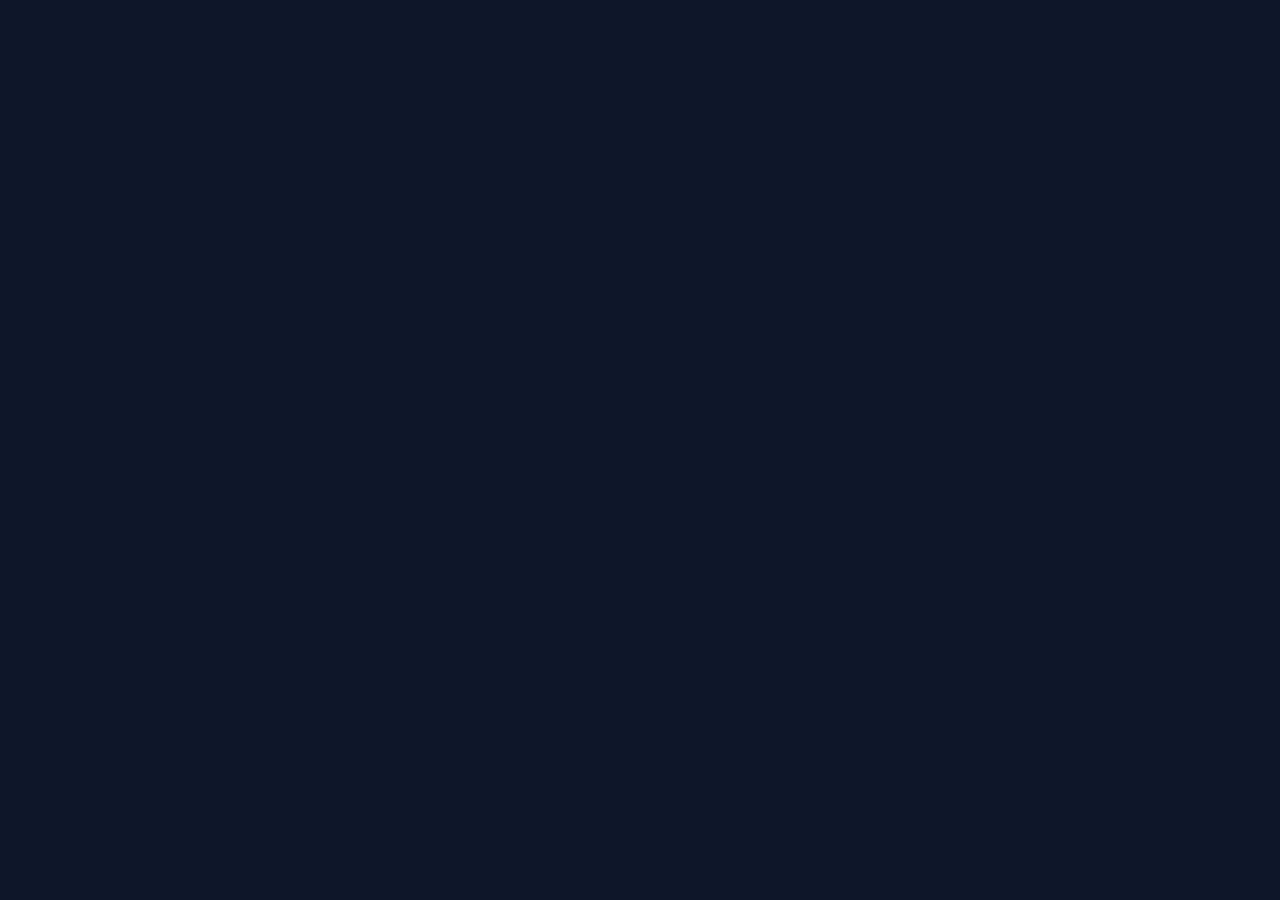
==== commit 78331bc2: "Update index.html" ====
--- a/index.html
+++ b/index.html
@@ -3,7 +3,7 @@
 <head>
     <meta charset="UTF-8">
     <meta name="viewport" content="width=device-width, initial-scale=1.0">
-    <title>AIToolsHub - Top AI Tools, Prompts & Video Tutorials</title>
+    <title>AIToolsHub - Top AI Tools, Deals, Prompts & Tutorials</title>
     <!-- FontAwesome Icons -->
     <link rel="stylesheet" href="https://cdnjs.cloudflare.com/ajax/libs/font-awesome/6.4.0/css/all.min.css">
     
@@ -55,6 +55,11 @@
 
         nav a:hover {
             color: #ffffff;
+        }
+
+        .deals-link {
+            color: #ef4444 !important;
+            font-weight: bold;
         }
 
         .submit-btn {
@@ -112,584 +117,4 @@
         .search-box input {
             background: transparent;
             border: none;
-            outline: none;
-            color: #fff;
-            width: 100%;
-            margin-left: 10px;
-            font-size: 16px;
-        }
-
-        /* Categories Buttons */
-        .categories {
-            display: flex;
-            justify-content: center;
-            gap: 10px;
-            flex-wrap: wrap;
-            margin-bottom: 40px;
-            padding: 0 20px;
-        }
-
-        .cat-btn {
-            background: #1e293b;
-            border: 1px solid #334155;
-            color: #94a3b8;
-            padding: 8px 18px;
-            border-radius: 20px;
-            cursor: pointer;
-            font-size: 14px;
-            transition: 0.3s;
-        }
-
-        .cat-btn:hover, .cat-btn.active {
-            background: #38bdf8;
-            color: #0f172a;
-            font-weight: bold;
-            border-color: #38bdf8;
-        }
-
-        /* Main Container & Grid */
-        .container {
-            padding: 0 8% 60px 8%;
-        }
-
-        .tools-grid {
-            display: grid;
-            grid-template-columns: repeat(auto-fill, minmax(280px, 1fr));
-            gap: 25px;
-        }
-
-        /* AI Tool Cards */
-        .tool-card {
-            background: #1e293b;
-            border: 1px solid #334155;
-            border-radius: 12px;
-            padding: 20px;
-            display: flex;
-            flex-direction: column;
-            justify-content: space-between;
-            transition: transform 0.3s, border-color 0.3s;
-        }
-
-        .tool-card:hover {
-            transform: translateY(-5px);
-            border-color: #38bdf8;
-        }
-
-        .card-header {
-            display: flex;
-            align-items: center;
-            gap: 15px;
-            margin-bottom: 15px;
-        }
-
-        .card-header img {
-            width: 45px !important;
-            height: 45px !important;
-            max-width: 45px !important;
-            max-height: 45px !important;
-            object-fit: contain;
-            border-radius: 8px;
-            background: #0f172a;
-            padding: 4px;
-        }
-
-        .card-header h3 {
-            font-size: 18px;
-            color: #ffffff;
-            margin-bottom: 4px;
-        }
-
-        .badge {
-            font-size: 11px;
-            padding: 3px 8px;
-            border-radius: 4px;
-            font-weight: bold;
-        }
-
-        .free { background: #22c55e; color: #fff; }
-        .paid { background: #ef4444; color: #fff; }
-        .freemium { background: #f59e0b; color: #fff; }
-
-        .tool-card p {
-            color: #94a3b8;
-            font-size: 14px;
-            line-height: 1.5;
-            margin-bottom: 20px;
-        }
-
-        .card-footer {
-            display: flex;
-            justify-content: space-between;
-            align-items: center;
-        }
-
-        .category-tag {
-            font-size: 12px;
-            color: #64748b;
-            background: #0f172a;
-            padding: 4px 8px;
-            border-radius: 4px;
-        }
-
-        .visit-btn {
-            color: #38bdf8;
-            text-decoration: none;
-            font-weight: bold;
-            font-size: 14px;
-            display: flex;
-            align-items: center;
-            gap: 5px;
-        }
-
-        .visit-btn:hover {
-            text-decoration: underline;
-        }
-
-        /* Prompts & Video Sections */
-        .prompts-section, .video-section {
-            margin: 50px 0;
-            padding: 30px;
-            background: #1e293b;
-            border-radius: 12px;
-            border: 1px solid #334155;
-        }
-
-        .section-title {
-            font-size: 24px;
-            margin-bottom: 10px;
-            color: #38bdf8;
-            display: flex;
-            align-items: center;
-            gap: 10px;
-        }
-
-        .prompts-grid, .video-grid {
-            display: grid;
-            grid-template-columns: repeat(auto-fill, minmax(300px, 1fr));
-            gap: 20px;
-            margin-top: 20px;
-        }
-
-        .prompt-card {
-            background: #0f172a;
-            border: 1px solid #334155;
-            border-radius: 10px;
-            padding: 20px;
-            display: flex;
-            flex-direction: column;
-            justify-content: space-between;
-        }
-
-        .prompt-header {
-            display: flex;
-            justify-content: space-between;
-            align-items: center;
-            margin-bottom: 12px;
-        }
-
-        .prompt-badge {
-            font-size: 11px;
-            padding: 4px 10px;
-            border-radius: 4px;
-            font-weight: bold;
-        }
-
-        .chatgpt { background: #10a37f; color: #fff; }
-        .midjourney { background: #6366f1; color: #fff; }
-        .coding { background: #f59e0b; color: #fff; }
-
-        .copy-btn {
-            background: #334155;
-            color: #38bdf8;
-            border: none;
-            padding: 6px 12px;
-            border-radius: 6px;
-            cursor: pointer;
-            font-size: 12px;
-            font-weight: bold;
-            transition: 0.3s;
-        }
-
-        .copy-btn:hover {
-            background: #38bdf8;
-            color: #0f172a;
-        }
-
-        .prompt-text {
-            color: #cbd5e1;
-            font-size: 14px;
-            line-height: 1.6;
-            background: #1e293b;
-            padding: 12px;
-            border-radius: 6px;
-            border-left: 3px solid #38bdf8;
-        }
-
-        .video-card {
-            background: #0f172a;
-            border-radius: 10px;
-            overflow: hidden;
-            border: 1px solid #334155;
-        }
-
-        .video-container {
-            position: relative;
-            padding-bottom: 56.25%;
-            height: 0;
-            overflow: hidden;
-        }
-
-        .video-container iframe {
-            position: absolute;
-            top: 0;
-            left: 0;
-            width: 100%;
-            height: 100%;
-            border: 0;
-        }
-
-        .video-info {
-            padding: 15px;
-        }
-
-        .video-info h4 {
-            font-size: 16px;
-            color: #f8fafc;
-            margin-bottom: 8px;
-        }
-
-        .video-info p {
-            font-size: 13px;
-            color: #94a3b8;
-        }
-
-        /* Footer */
-        footer {
-            text-align: center;
-            padding: 25px;
-            background: #1e293b;
-            border-top: 1px solid #334155;
-            color: #64748b;
-            margin-top: 50px;
-        }
-
-        .social-links {
-            margin-top: 10px;
-        }
-
-        .social-links a {
-            color: #e1306c;
-            font-size: 22px;
-            margin: 0 10px;
-            text-decoration: none;
-        }
-    </style>
-</head>
-<body>
-
-    <!-- Header Section -->
-    <header>
-        <div class="logo">
-            <i class="fa-solid fa-robot"></i> <span>AIToolsHub</span>
-        </div>
-        <nav>
-            <a href="index.html">Home</a>
-            <a href="#tools">All Tools</a>
-            <a href="#prompts">Prompts</a>
-            <a href="#tutorials">Tutorials</a>
-            <a href="https://instagram.com/YOUR_INSTAGRAM_USERNAME" target="_blank" class="insta-btn"><i class="fa-brands fa-instagram"></i> Instagram</a>
-            <a href="submit.html" class="submit-btn">+ Submit AI Tool</a>
-        </nav>
-    </header>
-
-    <!-- Hero Section -->
-    <section class="hero">
-        <h1>Discover Best <span class="highlight">AI Tools & Prompts</span></h1>
-        <p>Explore top-rated AI tools, copy expert prompts, and watch video guides.</p>
-        
-        <!-- Search Bar -->
-        <div class="search-box">
-            <i class="fa-solid fa-magnifying-glass"></i>
-            <input type="text" id="searchInput" placeholder="Search AI tools (e.g. ChatGPT, Sora, Runway)..." onkeyup="filterTools()">
-        </div>
-    </section>
-
-    <!-- Categories Filter -->
-    <div class="categories">
-        <button class="cat-btn active" onclick="filterCategory('all')">All</button>
-        <button class="cat-btn" onclick="filterCategory('writing')">Writing & Copy</button>
-        <button class="cat-btn" onclick="filterCategory('image')">Image & Art</button>
-        <button class="cat-btn" onclick="filterCategory('video')">Video & Animation</button>
-        <button class="cat-btn" onclick="filterCategory('coding')">Coding & Dev</button>
-    </div>
-
-    <!-- AI Tools Grid -->
-    <main class="container" id="tools">
-        <div class="tools-grid" id="toolsGrid">
-
-            <!-- Tool 1: ChatGPT -->
-            <div class="tool-card" data-category="writing">
-                <div class="card-header">
-                    <img src="https://cdn-icons-png.flaticon.com/512/12222/12222560.png" alt="ChatGPT">
-                    <div>
-                        <h3>ChatGPT</h3>
-                        <span class="badge free">Free / Paid</span>
-                    </div>
-                </div>
-                <p>Advanced AI chatbot for writing content, answering complex questions, and coding assistance.</p>
-                <div class="card-footer">
-                    <span class="category-tag">Writing</span>
-                    <a href="https://chatgpt.com" target="_blank" rel="nofollow" class="visit-btn">Try Tool <i class="fa-solid fa-arrow-up-right-from-square"></i></a>
-                </div>
-            </div>
-
-            <!-- Tool 2: Google Gemini -->
-            <div class="tool-card" data-category="writing">
-                <div class="card-header">
-                    <img src="https://cdn-icons-png.flaticon.com/512/6134/6134346.png" alt="Google Gemini">
-                    <div>
-                        <h3>Google Gemini</h3>
-                        <span class="badge free">Free / Paid</span>
-                    </div>
-                </div>
-                <p>Google's powerful multimodal AI assistant for reasoning, coding, brainstorming, and real-time data analysis.</p>
-                <div class="card-footer">
-                    <span class="category-tag">Writing</span>
-                    <a href="https://gemini.google.com" target="_blank" rel="nofollow" class="visit-btn">Try Tool <i class="fa-solid fa-arrow-up-right-from-square"></i></a>
-                </div>
-            </div>
-
-            <!-- Tool 3: Midjourney -->
-            <div class="tool-card" data-category="image">
-                <div class="card-header">
-                    <img src="https://cdn-icons-png.flaticon.com/512/10095/10095393.png" alt="Midjourney">
-                    <div>
-                        <h3>Midjourney</h3>
-                        <span class="badge paid">Paid</span>
-                    </div>
-                </div>
-                <p>Generates high-quality art, photorealistic images, and graphics using simple text prompts.</p>
-                <div class="card-footer">
-                    <span class="category-tag">Image</span>
-                    <a href="https://midjourney.com" target="_blank" rel="nofollow" class="visit-btn">Try Tool <i class="fa-solid fa-arrow-up-right-from-square"></i></a>
-                </div>
-            </div>
-
-            <!-- Tool 4: OpenAI Sora (Text-to-Video) -->
-            <div class="tool-card" data-category="video">
-                <div class="card-header">
-                    <img src="https://cdn-icons-png.flaticon.com/512/1179/1179069.png" alt="OpenAI Sora">
-                    <div>
-                        <h3>OpenAI Sora</h3>
-                        <span class="badge paid">Paid</span>
-                    </div>
-                </div>
-                <p>Groundbreaking text-to-video AI model that creates cinematic, highly detailed video scenes from text.</p>
-                <div class="card-footer">
-                    <span class="category-tag">Video</span>
-                    <a href="https://openai.com/sora" target="_blank" rel="nofollow" class="visit-btn">Try Tool <i class="fa-solid fa-arrow-up-right-from-square"></i></a>
-                </div>
-            </div>
-
-            <!-- Tool 5: Runway Gen-3 (Text-to-Video & Image-to-Video) -->
-            <div class="tool-card" data-category="video">
-                <div class="card-header">
-                    <img src="https://cdn-icons-png.flaticon.com/512/3670/3670151.png" alt="Runway Gen-3">
-                    <div>
-                        <h3>Runway Gen-3 Alpha</h3>
-                        <span class="badge freemium">Freemium</span>
-                    </div>
-                </div>
-                <p>Industry-leading text-to-video and image-to-video platform for hyper-realistic visual generation.</p>
-                <div class="card-footer">
-                    <span class="category-tag">Video</span>
-                    <a href="https://runwayml.com" target="_blank" rel="nofollow" class="visit-btn">Try Tool <i class="fa-solid fa-arrow-up-right-from-square"></i></a>
-                </div>
-            </div>
-
-            <!-- Tool 6: Luma Dream Machine (Image-to-Video) -->
-            <div class="tool-card" data-category="video">
-                <div class="card-header">
-                    <img src="https://cdn-icons-png.flaticon.com/512/3135/3135715.png" alt="Luma Dream Machine">
-                    <div>
-                        <h3>Luma Dream Machine</h3>
-                        <span class="badge freemium">Freemium</span>
-                    </div>
-                </div>
-                <p>Turn images and text prompts into breathtaking, high-quality cinematic videos smoothly.</p>
-                <div class="card-footer">
-                    <span class="category-tag">Video</span>
-                    <a href="https://lumalabs.ai/dream-machine" target="_blank" rel="nofollow" class="visit-btn">Try Tool <i class="fa-solid fa-arrow-up-right-from-square"></i></a>
-                </div>
-            </div>
-
-            <!-- Tool 7: Pika Labs (Image-to-Video) -->
-            <div class="tool-card" data-category="video">
-                <div class="card-header">
-                    <img src="https://cdn-icons-png.flaticon.com/512/408/408703.png" alt="Pika Labs">
-                    <div>
-                        <h3>Pika AI</h3>
-                        <span class="badge freemium">Freemium</span>
-                    </div>
-                </div>
-                <p>An easy-to-use platform to animate static images, control camera movements, and generate videos.</p>
-                <div class="card-footer">
-                    <span class="category-tag">Video</span>
-                    <a href="https://pika.art" target="_blank" rel="nofollow" class="visit-btn">Try Tool <i class="fa-solid fa-arrow-up-right-from-square"></i></a>
-                </div>
-            </div>
-
-            <!-- Tool 8: GitHub Copilot -->
-            <div class="tool-card" data-category="coding">
-                <div class="card-header">
-                    <img src="https://cdn-icons-png.flaticon.com/512/2504/2504903.png" alt="GitHub Copilot">
-                    <div>
-                        <h3>GitHub Copilot</h3>
-                        <span class="badge paid">Paid</span>
-                    </div>
-                </div>
-                <p>AI pair programmer that auto-completes code, writes functions, and speeds up software development.</p>
-                <div class="card-footer">
-                    <span class="category-tag">Coding</span>
-                    <a href="https://github.com/features/copilot" target="_blank" rel="nofollow" class="visit-btn">Try Tool <i class="fa-solid fa-arrow-up-right-from-square"></i></a>
-                </div>
-            </div>
-
-        </div>
-
-        <!-- AI Prompts Section -->
-        <section class="prompts-section" id="prompts">
-            <h3 class="section-title"><i class="fa-solid fa-wand-magic-sparkles" style="color: #38bdf8;"></i> Trending AI Prompts</h3>
-            <p style="color: #94a3b8; margin-bottom: 20px;">Copy these proven prompts for ChatGPT, Sora & Runway video generation.</p>
-
-            <div class="prompts-grid">
-
-                <div class="prompt-card">
-                    <div class="prompt-header">
-                        <span class="prompt-badge chatgpt">ChatGPT / Gemini</span>
-                        <button class="copy-btn" onclick="copyPrompt('prompt1', this)"><i class="fa-regular fa-copy"></i> Copy</button>
-                    </div>
-                    <p class="prompt-text" id="prompt1">Act as a Senior SEO Specialist. Create a 30-day content calendar for a website about AI tools. Include blog titles, target keywords, and content intent for each day.</p>
-                </div>
-
-                <div class="prompt-card">
-                    <div class="prompt-header">
-                        <span class="prompt-badge midjourney">Sora / Runway Video</span>
-                        <button class="copy-btn" onclick="copyPrompt('prompt2', this)"><i class="fa-regular fa-copy"></i> Copy</button>
-                    </div>
-                    <p class="prompt-text" id="prompt2">Cinematic drone shot flying over a futuristic neon-lit cyberpunk city at night, flying cars zooming past, rainy atmosphere, hyper-realistic, 4k resolution.</p>
-                </div>
-
-                <div class="prompt-card">
-                    <div class="prompt-header">
-                        <span class="prompt-badge coding">Coding Prompt</span>
-                        <button class="copy-btn" onclick="copyPrompt('prompt3', this)"><i class="fa-regular fa-copy"></i> Copy</button>
-                    </div>
-                    <p class="prompt-text" id="prompt3">Write a clean JavaScript function that takes a JSON array of products and sorts them by price in ascending order. Add error handling for empty or invalid inputs.</p>
-                </div>
-
-            </div>
-        </section>
-
-        <!-- YouTube Video Tutorials Section -->
-        <section class="video-section" id="tutorials">
-            <h3 class="section-title"><i class="fa-brands fa-youtube" style="color: #ef4444;"></i> Featured AI Video Tutorials</h3>
-            <div class="video-grid">
-
-                <div class="video-card">
-                    <div class="video-container">
-                        <iframe src="https://www.youtube.com/embed/jC4v5AS4RIM" title="AI Tools Tutorial" allowfullscreen></iframe>
-                    </div>
-                    <div class="video-info">
-                        <h4>How to Use Top AI Tools (Full Guide)</h4>
-                        <p>Learn how to use AI tools efficiently to double your productivity.</p>
-                    </div>
-                </div>
-
-                <div class="video-card">
-                    <div class="video-container">
-                        <iframe src="https://www.youtube.com/embed/2m9O-xO8H5M" title="Google Gemini Tutorial" allowfullscreen></iframe>
-                    </div>
-                    <div class="video-info">
-                        <h4>Google Gemini Complete Tutorial</h4>
-                        <p>Master Google Gemini's features and prompt techniques.</p>
-                    </div>
-                </div>
-
-                <div class="video-card">
-                    <div class="video-container">
-                        <iframe src="https://www.youtube.com/embed/yT18zZ88_20" title="Midjourney AI Art Guide" allowfullscreen></iframe>
-                    </div>
-                    <div class="video-info">
-                        <h4>Midjourney Prompt Engineering</h4>
-                        <p>Create stunning AI art and photorealistic images with Midjourney.</p>
-                    </div>
-                </div>
-
-            </div>
-        </section>
-
-    </main>
-
-    <!-- Footer -->
-    <footer>
-        <p>© 2026 AIToolsHub. Built on GitHub Pages.</p>
-        <div class="social-links">
-            <a href="https://instagram.com/YOUR_INSTAGRAM_USERNAME" target="_blank"><i class="fa-brands fa-instagram"></i></a>
-        </div>
-    </footer>
-
-    <!-- JavaScript logic -->
-    <script>
-        function filterTools() {
-            let input = document.getElementById('searchInput').value.toLowerCase();
-            let cards = document.getElementsByClassName('tool-card');
-
-            for (let i = 0; i < cards.length; i++) {
-                let title = cards[i].getElementsByTagName('h3')[0].innerText.toLowerCase();
-                let desc = cards[i].getElementsByTagName('p')[0].innerText.toLowerCase();
-
-                if (title.includes(input) || desc.includes(input)) {
-                    cards[i].style.display = "flex";
-                } else {
-                    cards[i].style.display = "none";
-                }
-            }
-        }
-
-        function filterCategory(category) {
-            let cards = document.getElementsByClassName('tool-card');
-            let buttons = document.getElementsByClassName('cat-btn');
-
-            for (let btn of buttons) {
-                btn.classList.remove('active');
-            }
-            event.target.classList.add('active');
-
-            for (let i = 0; i < cards.length; i++) {
-                if (category === 'all' || cards[i].getAttribute('data-category') === category) {
-                    cards[i].style.display = "flex";
-                } else {
-                    cards[i].style.display = "none";
-                }
-            }
-        }
-
-        function copyPrompt(elementId, btn) {
-            let textToCopy = document.getElementById(elementId).innerText;
-            navigator.clipboard.writeText(textToCopy).then(() => {
-                let originalText = btn.innerHTML;
-                btn.innerHTML = '<i class="fa-solid fa-check"></i> Copied!';
-                btn.style.background = '#22c55e';
-                btn.style.color = '#ffffff';
-
-                setTimeout(() => {
-                    btn.innerHTML = originalText;
-                    btn.style.background = '#334155';
-                    btn.style.color = '#38bdf8';
-                }, 2000);
-            });
-        }
-    </script>
-</body>
-</html>
+            outline: none
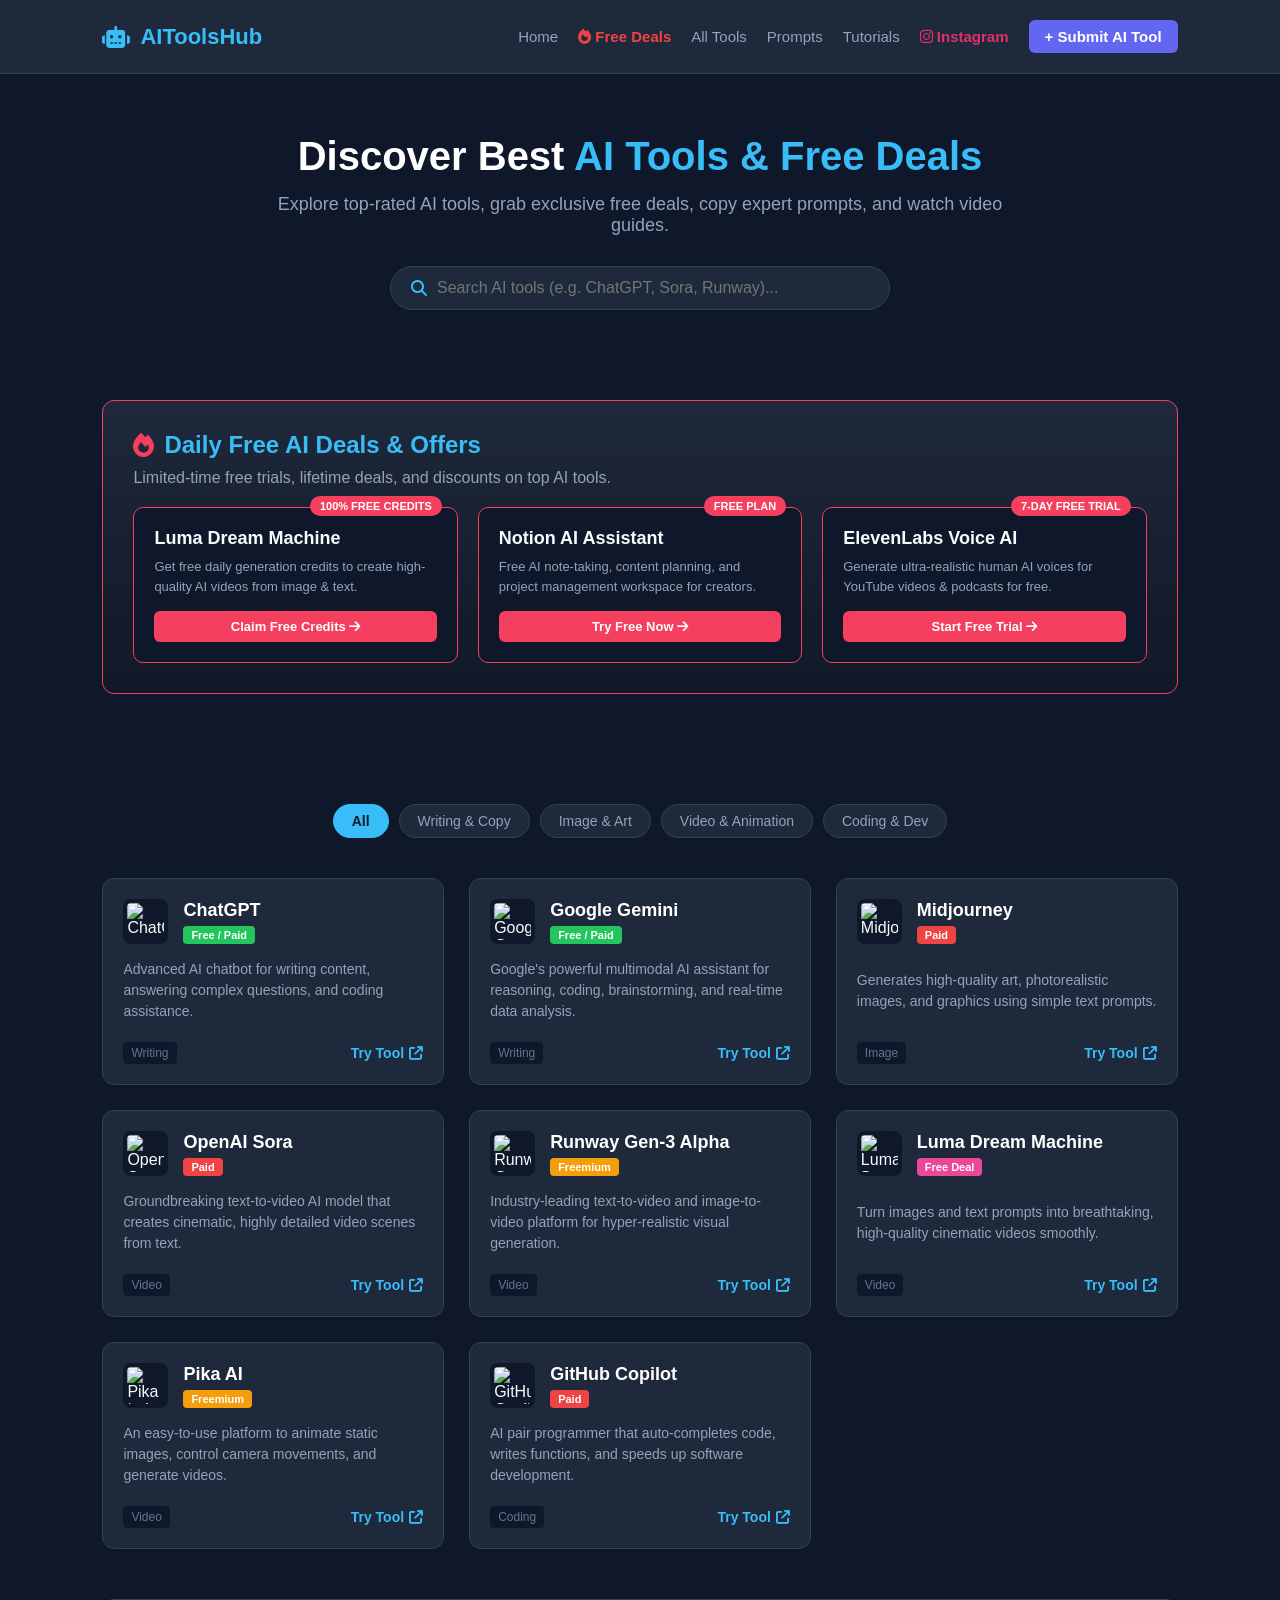
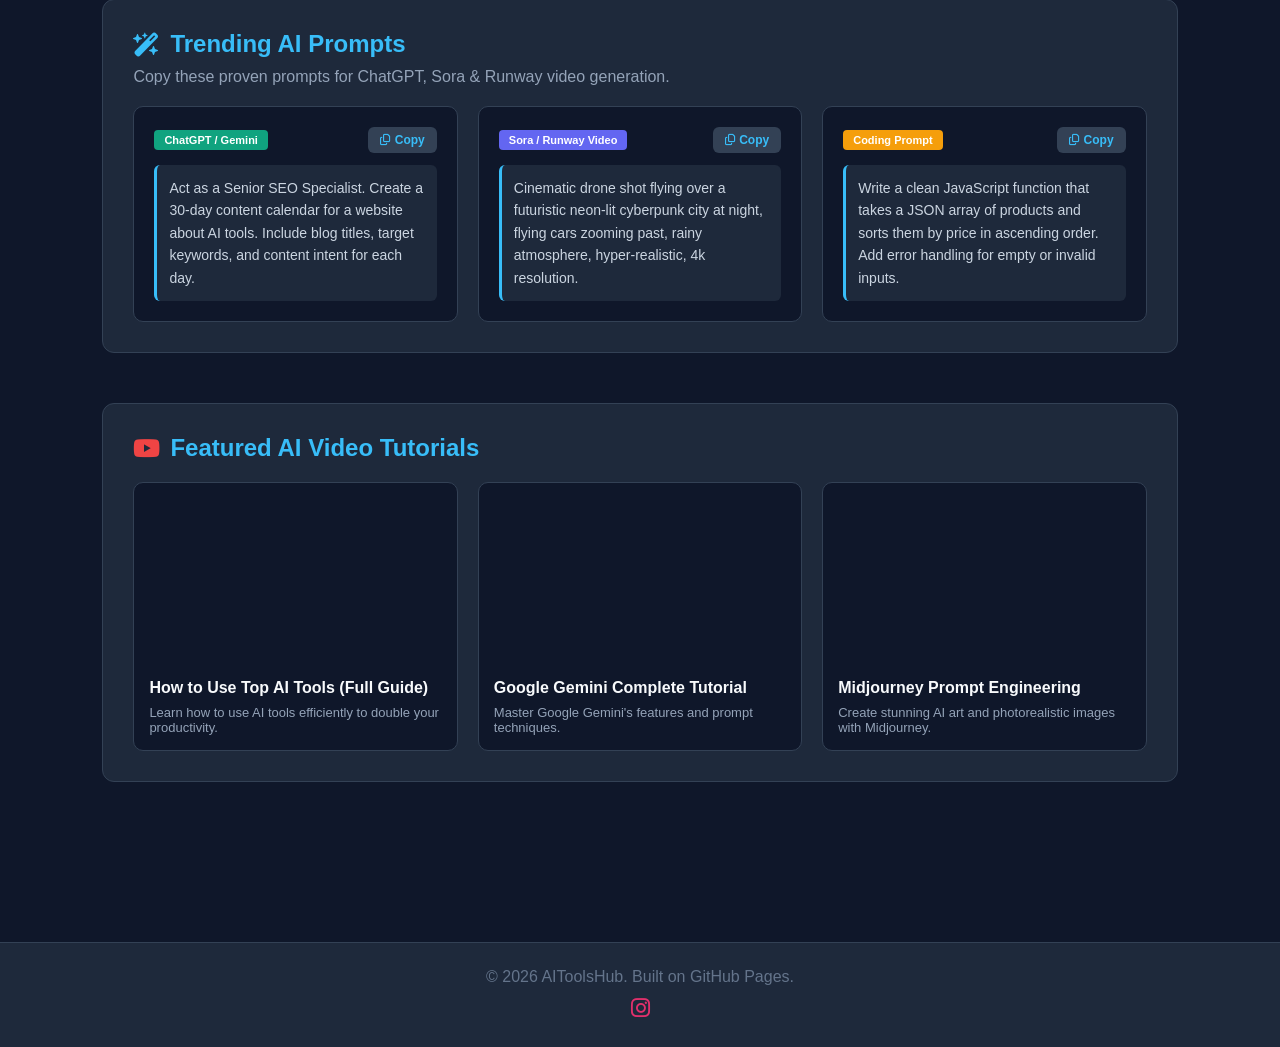
==== commit 1b7f13d7: "Update index.html" ====
--- a/index.html
+++ b/index.html
@@ -117,4 +117,682 @@
         .search-box input {
             background: transparent;
             border: none;
-            outline: none
+            outline: none;
+            color: #fff;
+            width: 100%;
+            margin-left: 10px;
+            font-size: 16px;
+        }
+
+        /* Categories Buttons */
+        .categories {
+            display: flex;
+            justify-content: center;
+            gap: 10px;
+            flex-wrap: wrap;
+            margin-bottom: 40px;
+            padding: 0 20px;
+        }
+
+        .cat-btn {
+            background: #1e293b;
+            border: 1px solid #334155;
+            color: #94a3b8;
+            padding: 8px 18px;
+            border-radius: 20px;
+            cursor: pointer;
+            font-size: 14px;
+            transition: 0.3s;
+        }
+
+        .cat-btn:hover, .cat-btn.active {
+            background: #38bdf8;
+            color: #0f172a;
+            font-weight: bold;
+            border-color: #38bdf8;
+        }
+
+        /* Main Container & Grid */
+        .container {
+            padding: 0 8% 60px 8%;
+        }
+
+        .tools-grid {
+            display: grid;
+            grid-template-columns: repeat(auto-fill, minmax(280px, 1fr));
+            gap: 25px;
+        }
+
+        /* AI Tool Cards */
+        .tool-card {
+            background: #1e293b;
+            border: 1px solid #334155;
+            border-radius: 12px;
+            padding: 20px;
+            display: flex;
+            flex-direction: column;
+            justify-content: space-between;
+            transition: transform 0.3s, border-color 0.3s;
+        }
+
+        .tool-card:hover {
+            transform: translateY(-5px);
+            border-color: #38bdf8;
+        }
+
+        .card-header {
+            display: flex;
+            align-items: center;
+            gap: 15px;
+            margin-bottom: 15px;
+        }
+
+        .card-header img {
+            width: 45px !important;
+            height: 45px !important;
+            max-width: 45px !important;
+            max-height: 45px !important;
+            object-fit: contain;
+            border-radius: 8px;
+            background: #0f172a;
+            padding: 4px;
+        }
+
+        .card-header h3 {
+            font-size: 18px;
+            color: #ffffff;
+            margin-bottom: 4px;
+        }
+
+        .badge {
+            font-size: 11px;
+            padding: 3px 8px;
+            border-radius: 4px;
+            font-weight: bold;
+        }
+
+        .free { background: #22c55e; color: #fff; }
+        .paid { background: #ef4444; color: #fff; }
+        .freemium { background: #f59e0b; color: #fff; }
+        .deal { background: #ec4899; color: #fff; }
+
+        .tool-card p {
+            color: #94a3b8;
+            font-size: 14px;
+            line-height: 1.5;
+            margin-bottom: 20px;
+        }
+
+        .card-footer {
+            display: flex;
+            justify-content: space-between;
+            align-items: center;
+        }
+
+        .category-tag {
+            font-size: 12px;
+            color: #64748b;
+            background: #0f172a;
+            padding: 4px 8px;
+            border-radius: 4px;
+        }
+
+        .visit-btn {
+            color: #38bdf8;
+            text-decoration: none;
+            font-weight: bold;
+            font-size: 14px;
+            display: flex;
+            align-items: center;
+            gap: 5px;
+        }
+
+        .visit-btn:hover {
+            text-decoration: underline;
+        }
+
+        /* Free Deals, Prompts & Video Sections */
+        .deals-section, .prompts-section, .video-section {
+            margin: 50px 0;
+            padding: 30px;
+            background: #1e293b;
+            border-radius: 12px;
+            border: 1px solid #334155;
+        }
+
+        .deals-section {
+            border-color: #f43f5e;
+            background: linear-gradient(180deg, #1e293b 0%, #111827 100%);
+        }
+
+        .section-title {
+            font-size: 24px;
+            margin-bottom: 10px;
+            color: #38bdf8;
+            display: flex;
+            align-items: center;
+            gap: 10px;
+        }
+
+        .deals-grid, .prompts-grid, .video-grid {
+            display: grid;
+            grid-template-columns: repeat(auto-fill, minmax(300px, 1fr));
+            gap: 20px;
+            margin-top: 20px;
+        }
+
+        /* Deal Card Styling */
+        .deal-card {
+            background: #0f172a;
+            border: 1px solid #f43f5e;
+            border-radius: 10px;
+            padding: 20px;
+            display: flex;
+            flex-direction: column;
+            justify-content: space-between;
+            position: relative;
+        }
+
+        .deal-tag {
+            position: absolute;
+            top: -12px;
+            right: 15px;
+            background: #f43f5e;
+            color: #fff;
+            font-size: 11px;
+            font-weight: bold;
+            padding: 4px 10px;
+            border-radius: 12px;
+            text-transform: uppercase;
+        }
+
+        .deal-card h4 {
+            color: #f8fafc;
+            font-size: 18px;
+            margin-bottom: 8px;
+        }
+
+        .deal-card p {
+            color: #94a3b8;
+            font-size: 13px;
+            line-height: 1.5;
+            margin-bottom: 15px;
+        }
+
+        .claim-btn {
+            background: #f43f5e;
+            color: #fff;
+            text-align: center;
+            padding: 8px 12px;
+            border-radius: 6px;
+            text-decoration: none;
+            font-weight: bold;
+            font-size: 13px;
+            transition: 0.3s;
+        }
+
+        .claim-btn:hover {
+            background: #e11d48;
+        }
+
+        /* Prompts Styling */
+        .prompt-card {
+            background: #0f172a;
+            border: 1px solid #334155;
+            border-radius: 10px;
+            padding: 20px;
+            display: flex;
+            flex-direction: column;
+            justify-content: space-between;
+        }
+
+        .prompt-header {
+            display: flex;
+            justify-content: space-between;
+            align-items: center;
+            margin-bottom: 12px;
+        }
+
+        .prompt-badge {
+            font-size: 11px;
+            padding: 4px 10px;
+            border-radius: 4px;
+            font-weight: bold;
+        }
+
+        .chatgpt { background: #10a37f; color: #fff; }
+        .midjourney { background: #6366f1; color: #fff; }
+        .coding { background: #f59e0b; color: #fff; }
+
+        .copy-btn {
+            background: #334155;
+            color: #38bdf8;
+            border: none;
+            padding: 6px 12px;
+            border-radius: 6px;
+            cursor: pointer;
+            font-size: 12px;
+            font-weight: bold;
+            transition: 0.3s;
+        }
+
+        .copy-btn:hover {
+            background: #38bdf8;
+            color: #0f172a;
+        }
+
+        .prompt-text {
+            color: #cbd5e1;
+            font-size: 14px;
+            line-height: 1.6;
+            background: #1e293b;
+            padding: 12px;
+            border-radius: 6px;
+            border-left: 3px solid #38bdf8;
+        }
+
+        .video-card {
+            background: #0f172a;
+            border-radius: 10px;
+            overflow: hidden;
+            border: 1px solid #334155;
+        }
+
+        .video-container {
+            position: relative;
+            padding-bottom: 56.25%;
+            height: 0;
+            overflow: hidden;
+        }
+
+        .video-container iframe {
+            position: absolute;
+            top: 0;
+            left: 0;
+            width: 100%;
+            height: 100%;
+            border: 0;
+        }
+
+        .video-info {
+            padding: 15px;
+        }
+
+        .video-info h4 {
+            font-size: 16px;
+            color: #f8fafc;
+            margin-bottom: 8px;
+        }
+
+        .video-info p {
+            font-size: 13px;
+            color: #94a3b8;
+        }
+
+        /* Footer */
+        footer {
+            text-align: center;
+            padding: 25px;
+            background: #1e293b;
+            border-top: 1px solid #334155;
+            color: #64748b;
+            margin-top: 50px;
+        }
+
+        .social-links {
+            margin-top: 10px;
+        }
+
+        .social-links a {
+            color: #e1306c;
+            font-size: 22px;
+            margin: 0 10px;
+            text-decoration: none;
+        }
+    </style>
+</head>
+<body>
+
+    <!-- Header Section -->
+    <header>
+        <div class="logo">
+            <i class="fa-solid fa-robot"></i> <span>AIToolsHub</span>
+        </div>
+        <nav>
+            <a href="index.html">Home</a>
+            <a href="#deals" class="deals-link"><i class="fa-solid fa-fire"></i> Free Deals</a>
+            <a href="#tools">All Tools</a>
+            <a href="#prompts">Prompts</a>
+            <a href="#tutorials">Tutorials</a>
+            <a href="https://instagram.com/YOUR_INSTAGRAM_USERNAME" target="_blank" class="insta-btn"><i class="fa-brands fa-instagram"></i> Instagram</a>
+            <a href="submit.html" class="submit-btn">+ Submit AI Tool</a>
+        </nav>
+    </header>
+
+    <!-- Hero Section -->
+    <section class="hero">
+        <h1>Discover Best <span class="highlight">AI Tools & Free Deals</span></h1>
+        <p>Explore top-rated AI tools, grab exclusive free deals, copy expert prompts, and watch video guides.</p>
+        
+        <!-- Search Bar -->
+        <div class="search-box">
+            <i class="fa-solid fa-magnifying-glass"></i>
+            <input type="text" id="searchInput" placeholder="Search AI tools (e.g. ChatGPT, Sora, Runway)..." onkeyup="filterTools()">
+        </div>
+    </section>
+
+    <!-- Daily Free Deals Section -->
+    <section class="container" id="deals">
+        <div class="deals-section">
+            <h3 class="section-title"><i class="fa-solid fa-fire" style="color: #f43f5e;"></i> Daily Free AI Deals & Offers</h3>
+            <p style="color: #94a3b8; margin-bottom: 20px;">Limited-time free trials, lifetime deals, and discounts on top AI tools.</p>
+
+            <div class="deals-grid">
+
+                <!-- Deal 1 -->
+                <div class="deal-card">
+                    <span class="deal-tag">100% Free Credits</span>
+                    <h4>Luma Dream Machine</h4>
+                    <p>Get free daily generation credits to create high-quality AI videos from image & text.</p>
+                    <a href="https://lumalabs.ai/dream-machine" target="_blank" class="claim-btn">Claim Free Credits <i class="fa-solid fa-arrow-right"></i></a>
+                </div>
+
+                <!-- Deal 2 -->
+                <div class="deal-card">
+                    <span class="deal-tag">Free Plan</span>
+                    <h4>Notion AI Assistant</h4>
+                    <p>Free AI note-taking, content planning, and project management workspace for creators.</p>
+                    <a href="https://www.notion.so" target="_blank" class="claim-btn">Try Free Now <i class="fa-solid fa-arrow-right"></i></a>
+                </div>
+
+                <!-- Deal 3 -->
+                <div class="deal-card">
+                    <span class="deal-tag">7-Day Free Trial</span>
+                    <h4>ElevenLabs Voice AI</h4>
+                    <p>Generate ultra-realistic human AI voices for YouTube videos & podcasts for free.</p>
+                    <a href="https://elevenlabs.io" target="_blank" class="claim-btn">Start Free Trial <i class="fa-solid fa-arrow-right"></i></a>
+                </div>
+
+            </div>
+        </div>
+    </section>
+
+    <!-- Categories Filter -->
+    <div class="categories">
+        <button class="cat-btn active" onclick="filterCategory('all')">All</button>
+        <button class="cat-btn" onclick="filterCategory('writing')">Writing & Copy</button>
+        <button class="cat-btn" onclick="filterCategory('image')">Image & Art</button>
+        <button class="cat-btn" onclick="filterCategory('video')">Video & Animation</button>
+        <button class="cat-btn" onclick="filterCategory('coding')">Coding & Dev</button>
+    </div>
+
+    <!-- AI Tools Grid -->
+    <main class="container" id="tools">
+        <div class="tools-grid" id="toolsGrid">
+
+            <!-- Tool 1: ChatGPT -->
+            <div class="tool-card" data-category="writing">
+                <div class="card-header">
+                    <img src="https://cdn-icons-png.flaticon.com/512/12222/12222560.png" alt="ChatGPT">
+                    <div>
+                        <h3>ChatGPT</h3>
+                        <span class="badge free">Free / Paid</span>
+                    </div>
+                </div>
+                <p>Advanced AI chatbot for writing content, answering complex questions, and coding assistance.</p>
+                <div class="card-footer">
+                    <span class="category-tag">Writing</span>
+                    <a href="https://chatgpt.com" target="_blank" rel="nofollow" class="visit-btn">Try Tool <i class="fa-solid fa-arrow-up-right-from-square"></i></a>
+                </div>
+            </div>
+
+            <!-- Tool 2: Google Gemini -->
+            <div class="tool-card" data-category="writing">
+                <div class="card-header">
+                    <img src="https://cdn-icons-png.flaticon.com/512/6134/6134346.png" alt="Google Gemini">
+                    <div>
+                        <h3>Google Gemini</h3>
+                        <span class="badge free">Free / Paid</span>
+                    </div>
+                </div>
+                <p>Google's powerful multimodal AI assistant for reasoning, coding, brainstorming, and real-time data analysis.</p>
+                <div class="card-footer">
+                    <span class="category-tag">Writing</span>
+                    <a href="https://gemini.google.com" target="_blank" rel="nofollow" class="visit-btn">Try Tool <i class="fa-solid fa-arrow-up-right-from-square"></i></a>
+                </div>
+            </div>
+
+            <!-- Tool 3: Midjourney -->
+            <div class="tool-card" data-category="image">
+                <div class="card-header">
+                    <img src="https://cdn-icons-png.flaticon.com/512/10095/10095393.png" alt="Midjourney">
+                    <div>
+                        <h3>Midjourney</h3>
+                        <span class="badge paid">Paid</span>
+                    </div>
+                </div>
+                <p>Generates high-quality art, photorealistic images, and graphics using simple text prompts.</p>
+                <div class="card-footer">
+                    <span class="category-tag">Image</span>
+                    <a href="https://midjourney.com" target="_blank" rel="nofollow" class="visit-btn">Try Tool <i class="fa-solid fa-arrow-up-right-from-square"></i></a>
+                </div>
+            </div>
+
+            <!-- Tool 4: OpenAI Sora -->
+            <div class="tool-card" data-category="video">
+                <div class="card-header">
+                    <img src="https://cdn-icons-png.flaticon.com/512/1179/1179069.png" alt="OpenAI Sora">
+                    <div>
+                        <h3>OpenAI Sora</h3>
+                        <span class="badge paid">Paid</span>
+                    </div>
+                </div>
+                <p>Groundbreaking text-to-video AI model that creates cinematic, highly detailed video scenes from text.</p>
+                <div class="card-footer">
+                    <span class="category-tag">Video</span>
+                    <a href="https://openai.com/sora" target="_blank" rel="nofollow" class="visit-btn">Try Tool <i class="fa-solid fa-arrow-up-right-from-square"></i></a>
+                </div>
+            </div>
+
+            <!-- Tool 5: Runway Gen-3 -->
+            <div class="tool-card" data-category="video">
+                <div class="card-header">
+                    <img src="https://cdn-icons-png.flaticon.com/512/3670/3670151.png" alt="Runway Gen-3">
+                    <div>
+                        <h3>Runway Gen-3 Alpha</h3>
+                        <span class="badge freemium">Freemium</span>
+                    </div>
+                </div>
+                <p>Industry-leading text-to-video and image-to-video platform for hyper-realistic visual generation.</p>
+                <div class="card-footer">
+                    <span class="category-tag">Video</span>
+                    <a href="https://runwayml.com" target="_blank" rel="nofollow" class="visit-btn">Try Tool <i class="fa-solid fa-arrow-up-right-from-square"></i></a>
+                </div>
+            </div>
+
+            <!-- Tool 6: Luma Dream Machine -->
+            <div class="tool-card" data-category="video">
+                <div class="card-header">
+                    <img src="https://cdn-icons-png.flaticon.com/512/3135/3135715.png" alt="Luma Dream Machine">
+                    <div>
+                        <h3>Luma Dream Machine</h3>
+                        <span class="badge deal">Free Deal</span>
+                    </div>
+                </div>
+                <p>Turn images and text prompts into breathtaking, high-quality cinematic videos smoothly.</p>
+                <div class="card-footer">
+                    <span class="category-tag">Video</span>
+                    <a href="https://lumalabs.ai/dream-machine" target="_blank" rel="nofollow" class="visit-btn">Try Tool <i class="fa-solid fa-arrow-up-right-from-square"></i></a>
+                </div>
+            </div>
+
+            <!-- Tool 7: Pika AI -->
+            <div class="tool-card" data-category="video">
+                <div class="card-header">
+                    <img src="https://cdn-icons-png.flaticon.com/512/408/408703.png" alt="Pika Labs">
+                    <div>
+                        <h3>Pika AI</h3>
+                        <span class="badge freemium">Freemium</span>
+                    </div>
+                </div>
+                <p>An easy-to-use platform to animate static images, control camera movements, and generate videos.</p>
+                <div class="card-footer">
+                    <span class="category-tag">Video</span>
+                    <a href="https://pika.art" target="_blank" rel="nofollow" class="visit-btn">Try Tool <i class="fa-solid fa-arrow-up-right-from-square"></i></a>
+                </div>
+            </div>
+
+            <!-- Tool 8: GitHub Copilot -->
+            <div class="tool-card" data-category="coding">
+                <div class="card-header">
+                    <img src="https://cdn-icons-png.flaticon.com/512/2504/2504903.png" alt="GitHub Copilot">
+                    <div>
+                        <h3>GitHub Copilot</h3>
+                        <span class="badge paid">Paid</span>
+                    </div>
+                </div>
+                <p>AI pair programmer that auto-completes code, writes functions, and speeds up software development.</p>
+                <div class="card-footer">
+                    <span class="category-tag">Coding</span>
+                    <a href="https://github.com/features/copilot" target="_blank" rel="nofollow" class="visit-btn">Try Tool <i class="fa-solid fa-arrow-up-right-from-square"></i></a>
+                </div>
+            </div>
+
+        </div>
+
+        <!-- AI Prompts Section -->
+        <section class="prompts-section" id="prompts">
+            <h3 class="section-title"><i class="fa-solid fa-wand-magic-sparkles" style="color: #38bdf8;"></i> Trending AI Prompts</h3>
+            <p style="color: #94a3b8; margin-bottom: 20px;">Copy these proven prompts for ChatGPT, Sora & Runway video generation.</p>
+
+            <div class="prompts-grid">
+
+                <div class="prompt-card">
+                    <div class="prompt-header">
+                        <span class="prompt-badge chatgpt">ChatGPT / Gemini</span>
+                        <button class="copy-btn" onclick="copyPrompt('prompt1', this)"><i class="fa-regular fa-copy"></i> Copy</button>
+                    </div>
+                    <p class="prompt-text" id="prompt1">Act as a Senior SEO Specialist. Create a 30-day content calendar for a website about AI tools. Include blog titles, target keywords, and content intent for each day.</p>
+                </div>
+
+                <div class="prompt-card">
+                    <div class="prompt-header">
+                        <span class="prompt-badge midjourney">Sora / Runway Video</span>
+                        <button class="copy-btn" onclick="copyPrompt('prompt2', this)"><i class="fa-regular fa-copy"></i> Copy</button>
+                    </div>
+                    <p class="prompt-text" id="prompt2">Cinematic drone shot flying over a futuristic neon-lit cyberpunk city at night, flying cars zooming past, rainy atmosphere, hyper-realistic, 4k resolution.</p>
+                </div>
+
+                <div class="prompt-card">
+                    <div class="prompt-header">
+                        <span class="prompt-badge coding">Coding Prompt</span>
+                        <button class="copy-btn" onclick="copyPrompt('prompt3', this)"><i class="fa-regular fa-copy"></i> Copy</button>
+                    </div>
+                    <p class="prompt-text" id="prompt3">Write a clean JavaScript function that takes a JSON array of products and sorts them by price in ascending order. Add error handling for empty or invalid inputs.</p>
+                </div>
+
+            </div>
+        </section>
+
+        <!-- YouTube Video Tutorials Section -->
+        <section class="video-section" id="tutorials">
+            <h3 class="section-title"><i class="fa-brands fa-youtube" style="color: #ef4444;"></i> Featured AI Video Tutorials</h3>
+            <div class="video-grid">
+
+                <div class="video-card">
+                    <div class="video-container">
+                        <iframe src="https://www.youtube.com/embed/jC4v5AS4RIM" title="AI Tools Tutorial" allowfullscreen></iframe>
+                    </div>
+                    <div class="video-info">
+                        <h4>How to Use Top AI Tools (Full Guide)</h4>
+                        <p>Learn how to use AI tools efficiently to double your productivity.</p>
+                    </div>
+                </div>
+
+                <div class="video-card">
+                    <div class="video-container">
+                        <iframe src="https://www.youtube.com/embed/2m9O-xO8H5M" title="Google Gemini Tutorial" allowfullscreen></iframe>
+                    </div>
+                    <div class="video-info">
+                        <h4>Google Gemini Complete Tutorial</h4>
+                        <p>Master Google Gemini's features and prompt techniques.</p>
+                    </div>
+                </div>
+
+                <div class="video-card">
+                    <div class="video-container">
+                        <iframe src="https://www.youtube.com/embed/yT18zZ88_20" title="Midjourney AI Art Guide" allowfullscreen></iframe>
+                    </div>
+                    <div class="video-info">
+                        <h4>Midjourney Prompt Engineering</h4>
+                        <p>Create stunning AI art and photorealistic images with Midjourney.</p>
+                    </div>
+                </div>
+
+            </div>
+        </section>
+
+    </main>
+
+    <!-- Footer -->
+    <footer>
+        <p>© 2026 AIToolsHub. Built on GitHub Pages.</p>
+        <div class="social-links">
+            <a href="https://instagram.com/YOUR_INSTAGRAM_USERNAME" target="_blank"><i class="fa-brands fa-instagram"></i></a>
+        </div>
+    </footer>
+
+    <!-- JavaScript logic -->
+    <script>
+        function filterTools() {
+            let input = document.getElementById('searchInput').value.toLowerCase();
+            let cards = document.getElementsByClassName('tool-card');
+
+            for (let i = 0; i < cards.length; i++) {
+                let title = cards[i].getElementsByTagName('h3')[0].innerText.toLowerCase();
+                let desc = cards[i].getElementsByTagName('p')[0].innerText.toLowerCase();
+
+                if (title.includes(input) || desc.includes(input)) {
+                    cards[i].style.display = "flex";
+                } else {
+                    cards[i].style.display = "none";
+                }
+            }
+        }
+
+        function filterCategory(category) {
+            let cards = document.getElementsByClassName('tool-card');
+            let buttons = document.getElementsByClassName('cat-btn');
+
+            for (let btn of buttons) {
+                btn.classList.remove('active');
+            }
+            event.target.classList.add('active');
+
+            for (let i = 0; i < cards.length; i++) {
+                if (category === 'all' || cards[i].getAttribute('data-category') === category) {
+                    cards[i].style.display = "flex";
+                } else {
+                    cards[i].style.display = "none";
+                }
+            }
+        }
+
+        function copyPrompt(elementId, btn) {
+            let textToCopy = document.getElementById(elementId).innerText;
+            navigator.clipboard.writeText(textToCopy).then(() => {
+                let originalText = btn.innerHTML;
+                btn.innerHTML = '<i class="fa-solid fa-check"></i> Copied!';
+                btn.style.background = '#22c55e';
+                btn.style.color = '#ffffff';
+
+                setTimeout(() => {
+                    btn.innerHTML = originalText;
+                    btn.style.background = '#334155';
+                    btn.style.color = '#38bdf8';
+                }, 2000);
+            });
+        }
+    </script>
+</body>
+</html>
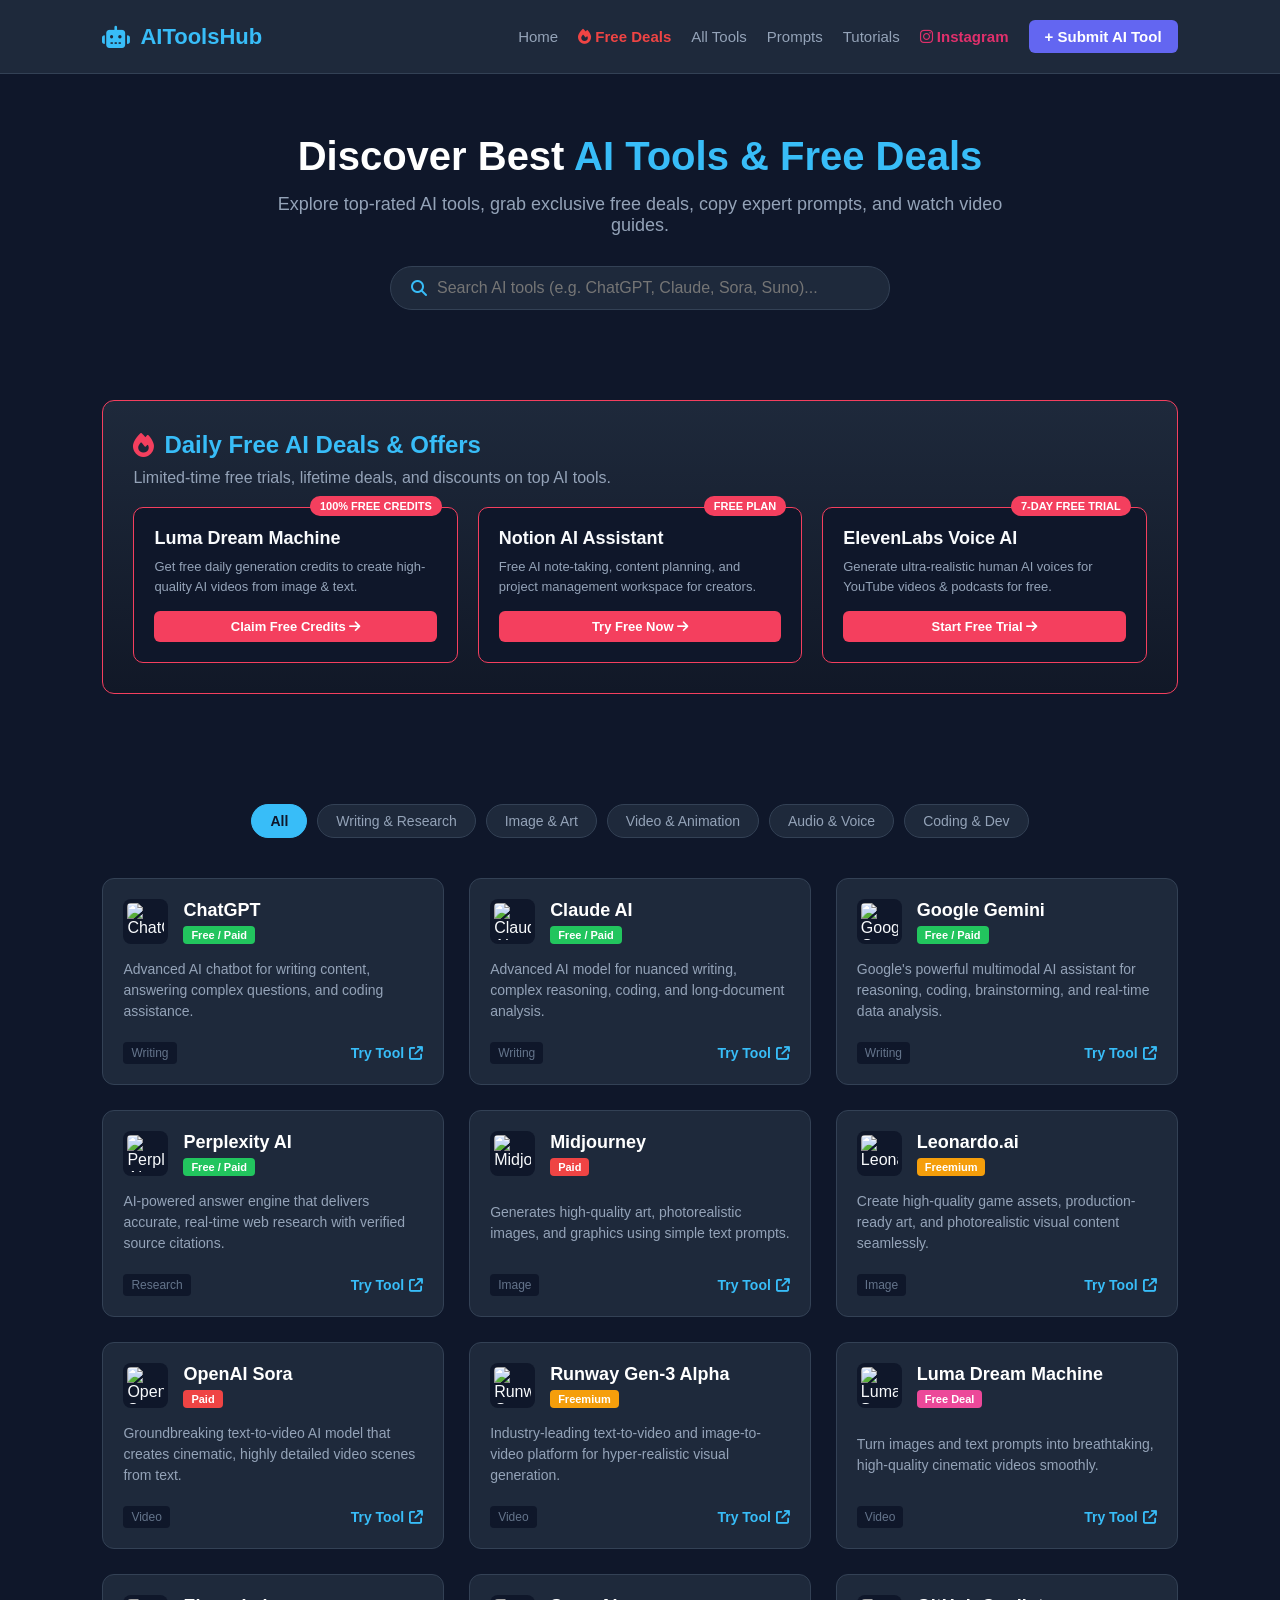
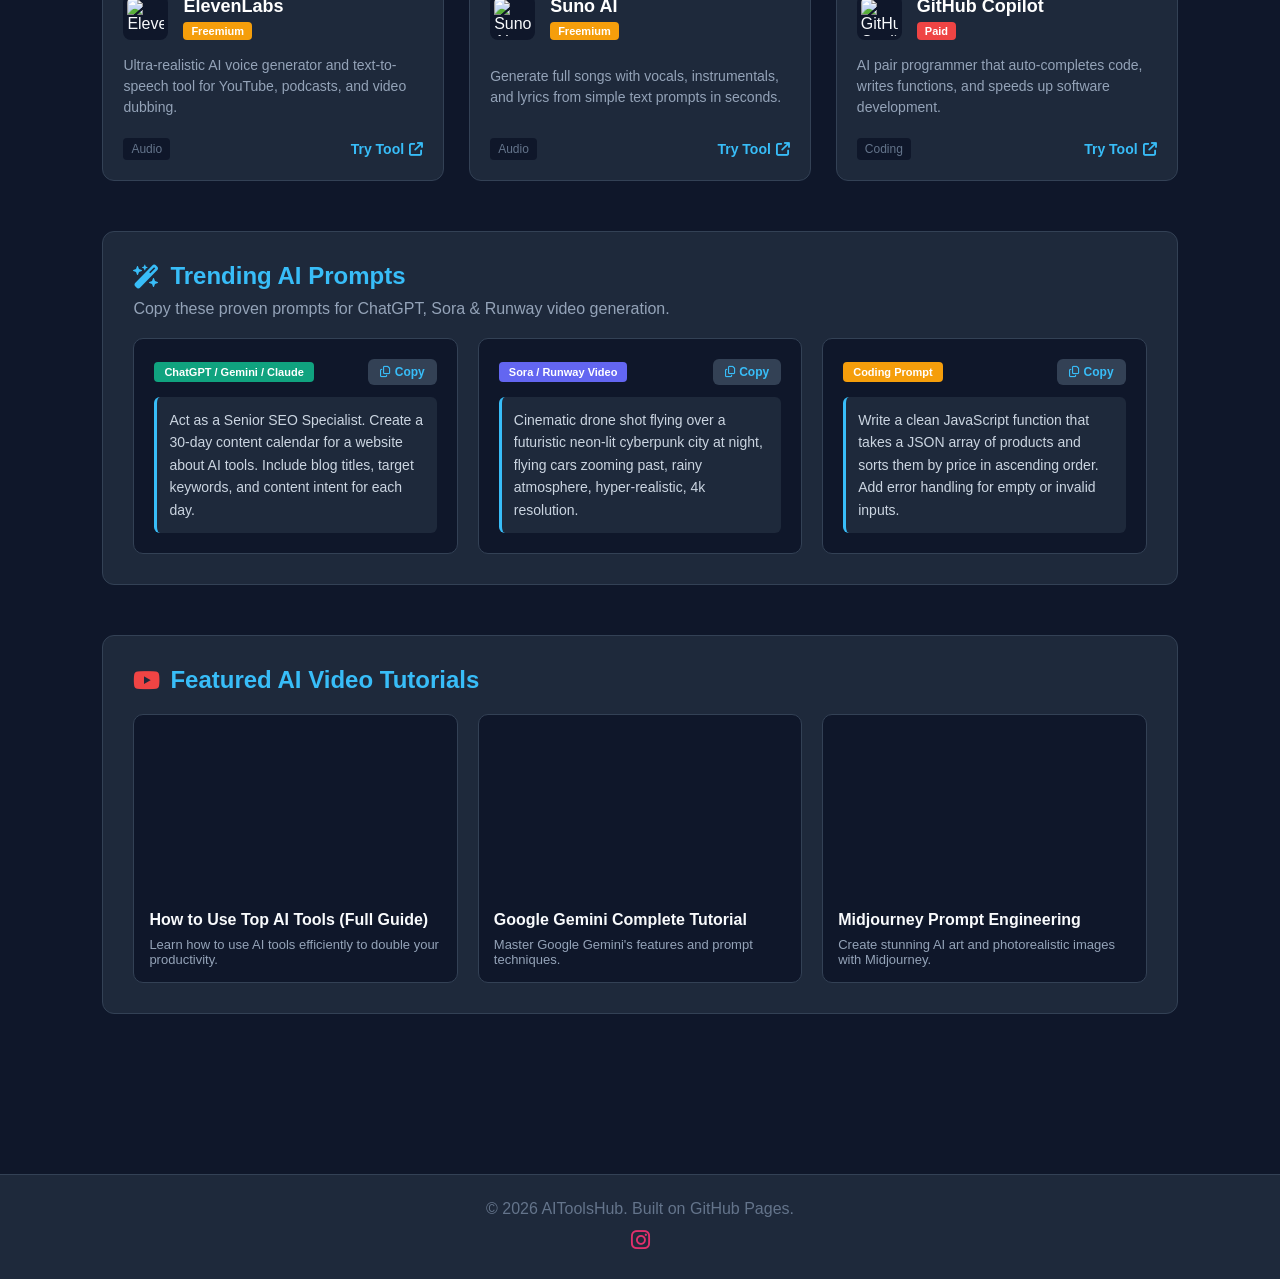
==== commit 8846d749: "Update index.html" ====
--- a/index.html
+++ b/index.html
@@ -477,7 +477,7 @@
         <!-- Search Bar -->
         <div class="search-box">
             <i class="fa-solid fa-magnifying-glass"></i>
-            <input type="text" id="searchInput" placeholder="Search AI tools (e.g. ChatGPT, Sora, Runway)..." onkeyup="filterTools()">
+            <input type="text" id="searchInput" placeholder="Search AI tools (e.g. ChatGPT, Claude, Sora, Suno)..." onkeyup="filterTools()">
         </div>
     </section>
 
@@ -520,9 +520,10 @@
     <!-- Categories Filter -->
     <div class="categories">
         <button class="cat-btn active" onclick="filterCategory('all')">All</button>
-        <button class="cat-btn" onclick="filterCategory('writing')">Writing & Copy</button>
+        <button class="cat-btn" onclick="filterCategory('writing')">Writing & Research</button>
         <button class="cat-btn" onclick="filterCategory('image')">Image & Art</button>
         <button class="cat-btn" onclick="filterCategory('video')">Video & Animation</button>
+        <button class="cat-btn" onclick="filterCategory('audio')">Audio & Voice</button>
         <button class="cat-btn" onclick="filterCategory('coding')">Coding & Dev</button>
     </div>
 
@@ -546,7 +547,23 @@
                 </div>
             </div>
 
-            <!-- Tool 2: Google Gemini -->
+            <!-- Tool 2: Claude AI -->
+            <div class="tool-card" data-category="writing">
+                <div class="card-header">
+                    <img src="https://cdn-icons-png.flaticon.com/512/1179/1179069.png" alt="Claude AI">
+                    <div>
+                        <h3>Claude AI</h3>
+                        <span class="badge free">Free / Paid</span>
+                    </div>
+                </div>
+                <p>Advanced AI model for nuanced writing, complex reasoning, coding, and long-document analysis.</p>
+                <div class="card-footer">
+                    <span class="category-tag">Writing</span>
+                    <a href="https://claude.ai" target="_blank" rel="nofollow" class="visit-btn">Try Tool <i class="fa-solid fa-arrow-up-right-from-square"></i></a>
+                </div>
+            </div>
+
+            <!-- Tool 3: Google Gemini -->
             <div class="tool-card" data-category="writing">
                 <div class="card-header">
                     <img src="https://cdn-icons-png.flaticon.com/512/6134/6134346.png" alt="Google Gemini">
@@ -562,7 +579,23 @@
                 </div>
             </div>
 
-            <!-- Tool 3: Midjourney -->
+            <!-- Tool 4: Perplexity AI -->
+            <div class="tool-card" data-category="writing">
+                <div class="card-header">
+                    <img src="https://cdn-icons-png.flaticon.com/512/6134/6134346.png" alt="Perplexity AI">
+                    <div>
+                        <h3>Perplexity AI</h3>
+                        <span class="badge free">Free / Paid</span>
+                    </div>
+                </div>
+                <p>AI-powered answer engine that delivers accurate, real-time web research with verified source citations.</p>
+                <div class="card-footer">
+                    <span class="category-tag">Research</span>
+                    <a href="https://perplexity.ai" target="_blank" rel="nofollow" class="visit-btn">Try Tool <i class="fa-solid fa-arrow-up-right-from-square"></i></a>
+                </div>
+            </div>
+
+            <!-- Tool 5: Midjourney -->
             <div class="tool-card" data-category="image">
                 <div class="card-header">
                     <img src="https://cdn-icons-png.flaticon.com/512/10095/10095393.png" alt="Midjourney">
@@ -578,7 +611,23 @@
                 </div>
             </div>
 
-            <!-- Tool 4: OpenAI Sora -->
+            <!-- Tool 6: Leonardo.ai -->
+            <div class="tool-card" data-category="image">
+                <div class="card-header">
+                    <img src="https://cdn-icons-png.flaticon.com/512/10095/10095393.png" alt="Leonardo.ai">
+                    <div>
+                        <h3>Leonardo.ai</h3>
+                        <span class="badge freemium">Freemium</span>
+                    </div>
+                </div>
+                <p>Create high-quality game assets, production-ready art, and photorealistic visual content seamlessly.</p>
+                <div class="card-footer">
+                    <span class="category-tag">Image</span>
+                    <a href="https://leonardo.ai" target="_blank" rel="nofollow" class="visit-btn">Try Tool <i class="fa-solid fa-arrow-up-right-from-square"></i></a>
+                </div>
+            </div>
+
+            <!-- Tool 7: OpenAI Sora -->
             <div class="tool-card" data-category="video">
                 <div class="card-header">
                     <img src="https://cdn-icons-png.flaticon.com/512/1179/1179069.png" alt="OpenAI Sora">
@@ -594,7 +643,7 @@
                 </div>
             </div>
 
-            <!-- Tool 5: Runway Gen-3 -->
+            <!-- Tool 8: Runway Gen-3 -->
             <div class="tool-card" data-category="video">
                 <div class="card-header">
                     <img src="https://cdn-icons-png.flaticon.com/512/3670/3670151.png" alt="Runway Gen-3">
@@ -610,7 +659,7 @@
                 </div>
             </div>
 
-            <!-- Tool 6: Luma Dream Machine -->
+            <!-- Tool 9: Luma Dream Machine -->
             <div class="tool-card" data-category="video">
                 <div class="card-header">
                     <img src="https://cdn-icons-png.flaticon.com/512/3135/3135715.png" alt="Luma Dream Machine">
@@ -626,23 +675,39 @@
                 </div>
             </div>
 
-            <!-- Tool 7: Pika AI -->
-            <div class="tool-card" data-category="video">
-                <div class="card-header">
-                    <img src="https://cdn-icons-png.flaticon.com/512/408/408703.png" alt="Pika Labs">
-                    <div>
-                        <h3>Pika AI</h3>
+            <!-- Tool 10: ElevenLabs -->
+            <div class="tool-card" data-category="audio">
+                <div class="card-header">
+                    <img src="https://cdn-icons-png.flaticon.com/512/3135/3135715.png" alt="ElevenLabs">
+                    <div>
+                        <h3>ElevenLabs</h3>
                         <span class="badge freemium">Freemium</span>
                     </div>
                 </div>
-                <p>An easy-to-use platform to animate static images, control camera movements, and generate videos.</p>
-                <div class="card-footer">
-                    <span class="category-tag">Video</span>
-                    <a href="https://pika.art" target="_blank" rel="nofollow" class="visit-btn">Try Tool <i class="fa-solid fa-arrow-up-right-from-square"></i></a>
-                </div>
-            </div>
-
-            <!-- Tool 8: GitHub Copilot -->
+                <p>Ultra-realistic AI voice generator and text-to-speech tool for YouTube, podcasts, and video dubbing.</p>
+                <div class="card-footer">
+                    <span class="category-tag">Audio</span>
+                    <a href="https://elevenlabs.io" target="_blank" rel="nofollow" class="visit-btn">Try Tool <i class="fa-solid fa-arrow-up-right-from-square"></i></a>
+                </div>
+            </div>
+
+            <!-- Tool 11: Suno AI -->
+            <div class="tool-card" data-category="audio">
+                <div class="card-header">
+                    <img src="https://cdn-icons-png.flaticon.com/512/408/408703.png" alt="Suno AI">
+                    <div>
+                        <h3>Suno AI</h3>
+                        <span class="badge freemium">Freemium</span>
+                    </div>
+                </div>
+                <p>Generate full songs with vocals, instrumentals, and lyrics from simple text prompts in seconds.</p>
+                <div class="card-footer">
+                    <span class="category-tag">Audio</span>
+                    <a href="https://suno.com" target="_blank" rel="nofollow" class="visit-btn">Try Tool <i class="fa-solid fa-arrow-up-right-from-square"></i></a>
+                </div>
+            </div>
+
+            <!-- Tool 12: GitHub Copilot -->
             <div class="tool-card" data-category="coding">
                 <div class="card-header">
                     <img src="https://cdn-icons-png.flaticon.com/512/2504/2504903.png" alt="GitHub Copilot">
@@ -669,7 +734,7 @@
 
                 <div class="prompt-card">
                     <div class="prompt-header">
-                        <span class="prompt-badge chatgpt">ChatGPT / Gemini</span>
+                        <span class="prompt-badge chatgpt">ChatGPT / Gemini / Claude</span>
                         <button class="copy-btn" onclick="copyPrompt('prompt1', this)"><i class="fa-regular fa-copy"></i> Copy</button>
                     </div>
                     <p class="prompt-text" id="prompt1">Act as a Senior SEO Specialist. Create a 30-day content calendar for a website about AI tools. Include blog titles, target keywords, and content intent for each day.</p>
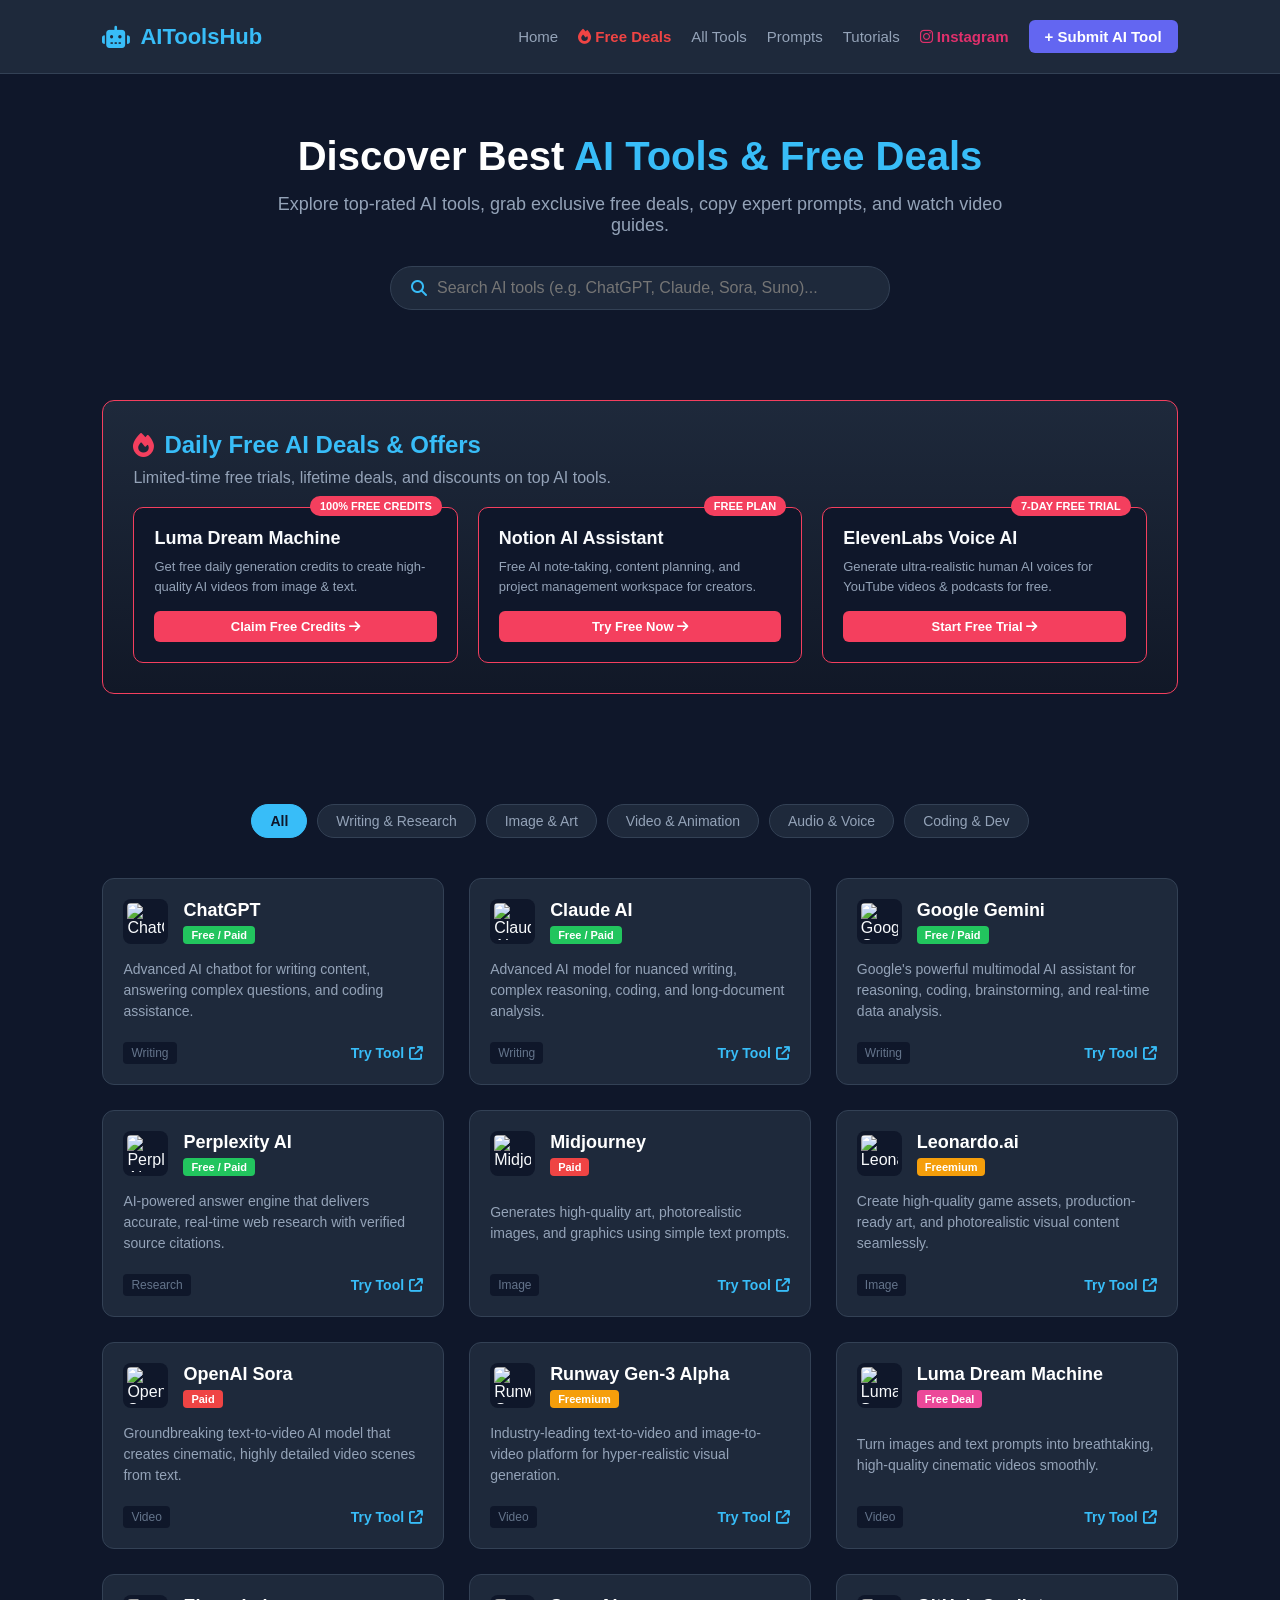
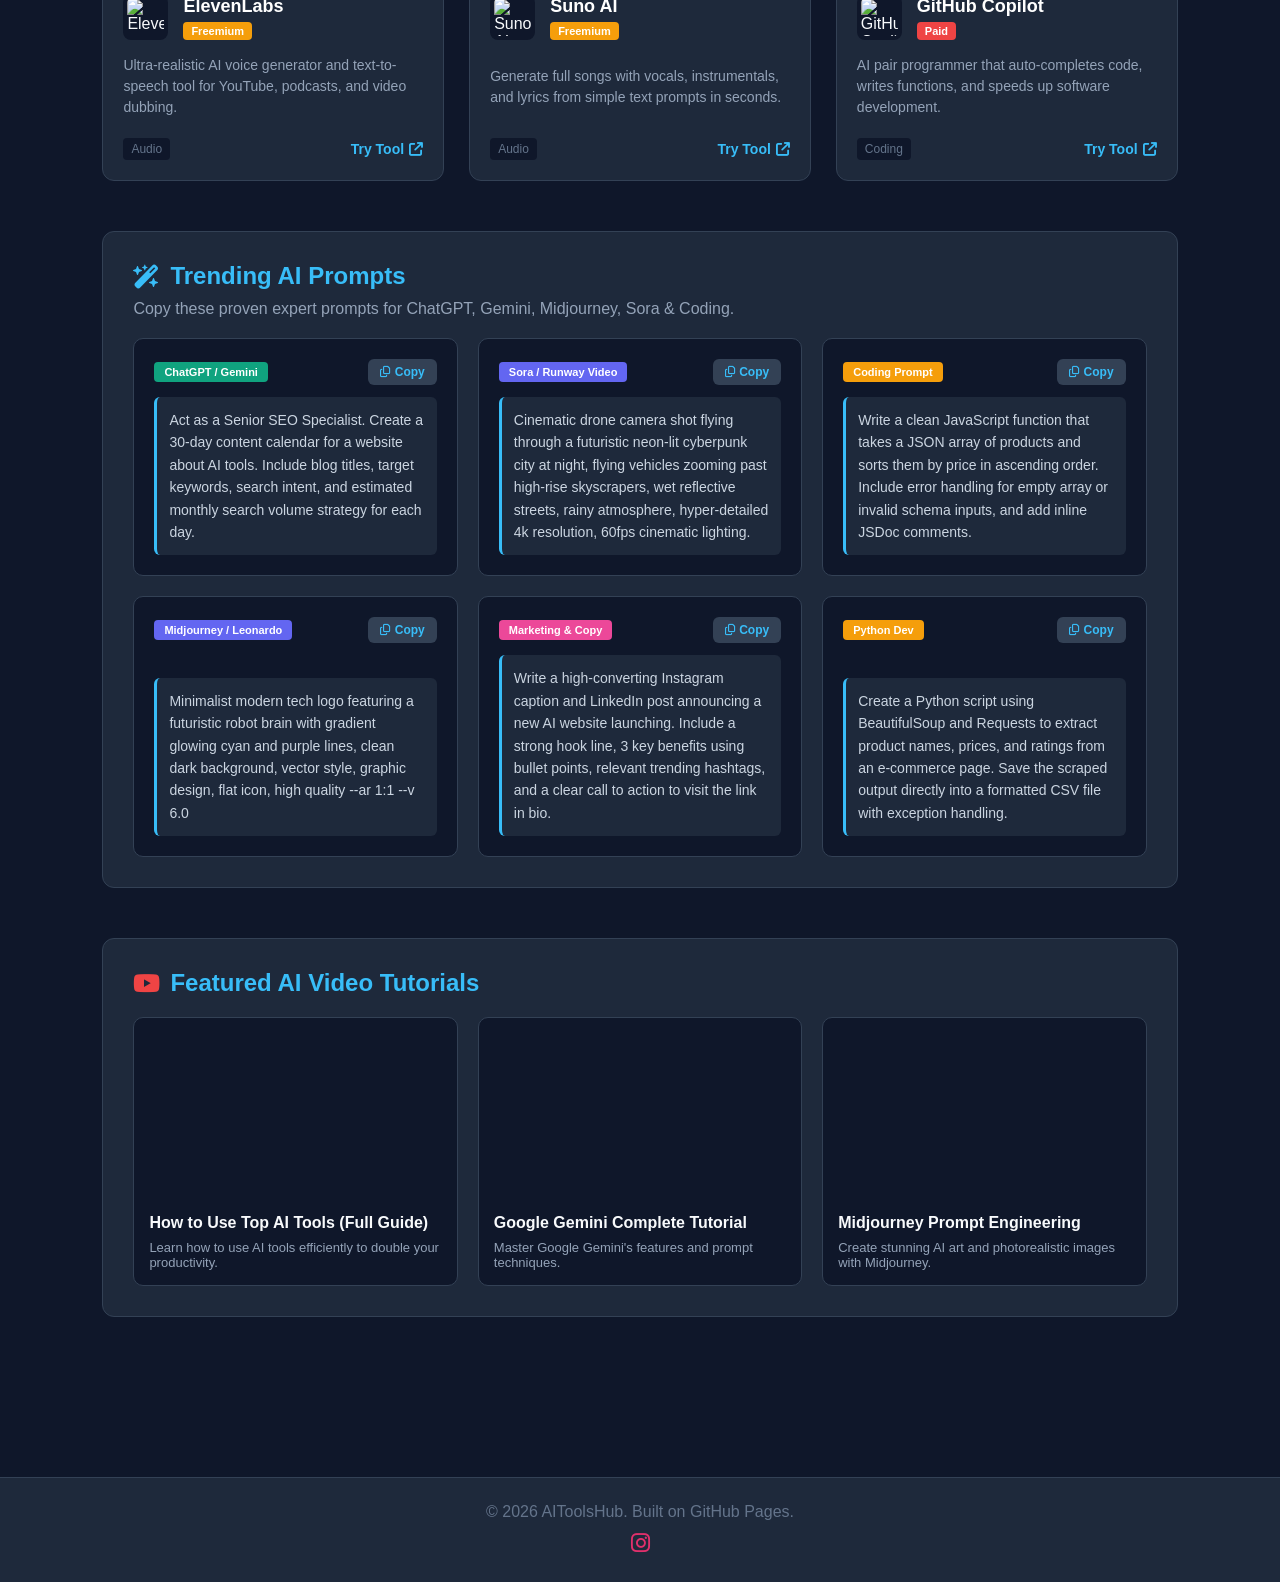
==== commit ac85cfe6: "Update index.html" ====
--- a/index.html
+++ b/index.html
@@ -363,6 +363,7 @@
         .chatgpt { background: #10a37f; color: #fff; }
         .midjourney { background: #6366f1; color: #fff; }
         .coding { background: #f59e0b; color: #fff; }
+        .marketing { background: #ec4899; color: #fff; }
 
         .copy-btn {
             background: #334155;
@@ -728,32 +729,62 @@
         <!-- AI Prompts Section -->
         <section class="prompts-section" id="prompts">
             <h3 class="section-title"><i class="fa-solid fa-wand-magic-sparkles" style="color: #38bdf8;"></i> Trending AI Prompts</h3>
-            <p style="color: #94a3b8; margin-bottom: 20px;">Copy these proven prompts for ChatGPT, Sora & Runway video generation.</p>
+            <p style="color: #94a3b8; margin-bottom: 20px;">Copy these proven expert prompts for ChatGPT, Gemini, Midjourney, Sora & Coding.</p>
 
             <div class="prompts-grid">
 
+                <!-- Prompt 1: SEO Content Calendar -->
                 <div class="prompt-card">
                     <div class="prompt-header">
-                        <span class="prompt-badge chatgpt">ChatGPT / Gemini / Claude</span>
+                        <span class="prompt-badge chatgpt">ChatGPT / Gemini</span>
                         <button class="copy-btn" onclick="copyPrompt('prompt1', this)"><i class="fa-regular fa-copy"></i> Copy</button>
                     </div>
-                    <p class="prompt-text" id="prompt1">Act as a Senior SEO Specialist. Create a 30-day content calendar for a website about AI tools. Include blog titles, target keywords, and content intent for each day.</p>
-                </div>
-
+                    <p class="prompt-text" id="prompt1">Act as a Senior SEO Specialist. Create a 30-day content calendar for a website about AI tools. Include blog titles, target keywords, search intent, and estimated monthly search volume strategy for each day.</p>
+                </div>
+
+                <!-- Prompt 2: Cyberpunk Video Generation -->
                 <div class="prompt-card">
                     <div class="prompt-header">
                         <span class="prompt-badge midjourney">Sora / Runway Video</span>
                         <button class="copy-btn" onclick="copyPrompt('prompt2', this)"><i class="fa-regular fa-copy"></i> Copy</button>
                     </div>
-                    <p class="prompt-text" id="prompt2">Cinematic drone shot flying over a futuristic neon-lit cyberpunk city at night, flying cars zooming past, rainy atmosphere, hyper-realistic, 4k resolution.</p>
-                </div>
-
+                    <p class="prompt-text" id="prompt2">Cinematic drone camera shot flying through a futuristic neon-lit cyberpunk city at night, flying vehicles zooming past high-rise skyscrapers, wet reflective streets, rainy atmosphere, hyper-detailed 4k resolution, 60fps cinematic lighting.</p>
+                </div>
+
+                <!-- Prompt 3: JavaScript Array Sorting -->
                 <div class="prompt-card">
                     <div class="prompt-header">
                         <span class="prompt-badge coding">Coding Prompt</span>
                         <button class="copy-btn" onclick="copyPrompt('prompt3', this)"><i class="fa-regular fa-copy"></i> Copy</button>
                     </div>
-                    <p class="prompt-text" id="prompt3">Write a clean JavaScript function that takes a JSON array of products and sorts them by price in ascending order. Add error handling for empty or invalid inputs.</p>
+                    <p class="prompt-text" id="prompt3">Write a clean JavaScript function that takes a JSON array of products and sorts them by price in ascending order. Include error handling for empty array or invalid schema inputs, and add inline JSDoc comments.</p>
+                </div>
+
+                <!-- Prompt 4: Midjourney Logo Generator -->
+                <div class="prompt-card">
+                    <div class="prompt-header">
+                        <span class="prompt-badge midjourney">Midjourney / Leonardo</span>
+                        <button class="copy-btn" onclick="copyPrompt('prompt4', this)"><i class="fa-regular fa-copy"></i> Copy</button>
+                    </div>
+                    <p class="prompt-text" id="prompt4">Minimalist modern tech logo featuring a futuristic robot brain with gradient glowing cyan and purple lines, clean dark background, vector style, graphic design, flat icon, high quality --ar 1:1 --v 6.0</p>
+                </div>
+
+                <!-- Prompt 5: Social Media Copywriting -->
+                <div class="prompt-card">
+                    <div class="prompt-header">
+                        <span class="prompt-badge marketing">Marketing & Copy</span>
+                        <button class="copy-btn" onclick="copyPrompt('prompt5', this)"><i class="fa-regular fa-copy"></i> Copy</button>
+                    </div>
+                    <p class="prompt-text" id="prompt5">Write a high-converting Instagram caption and LinkedIn post announcing a new AI website launching. Include a strong hook line, 3 key benefits using bullet points, relevant trending hashtags, and a clear call to action to visit the link in bio.</p>
+                </div>
+
+                <!-- Prompt 6: Python Web Scraper -->
+                <div class="prompt-card">
+                    <div class="prompt-header">
+                        <span class="prompt-badge coding">Python Dev</span>
+                        <button class="copy-btn" onclick="copyPrompt('prompt6', this)"><i class="fa-regular fa-copy"></i> Copy</button>
+                    </div>
+                    <p class="prompt-text" id="prompt6">Create a Python script using BeautifulSoup and Requests to extract product names, prices, and ratings from an e-commerce page. Save the scraped output directly into a formatted CSV file with exception handling.</p>
                 </div>
 
             </div>
